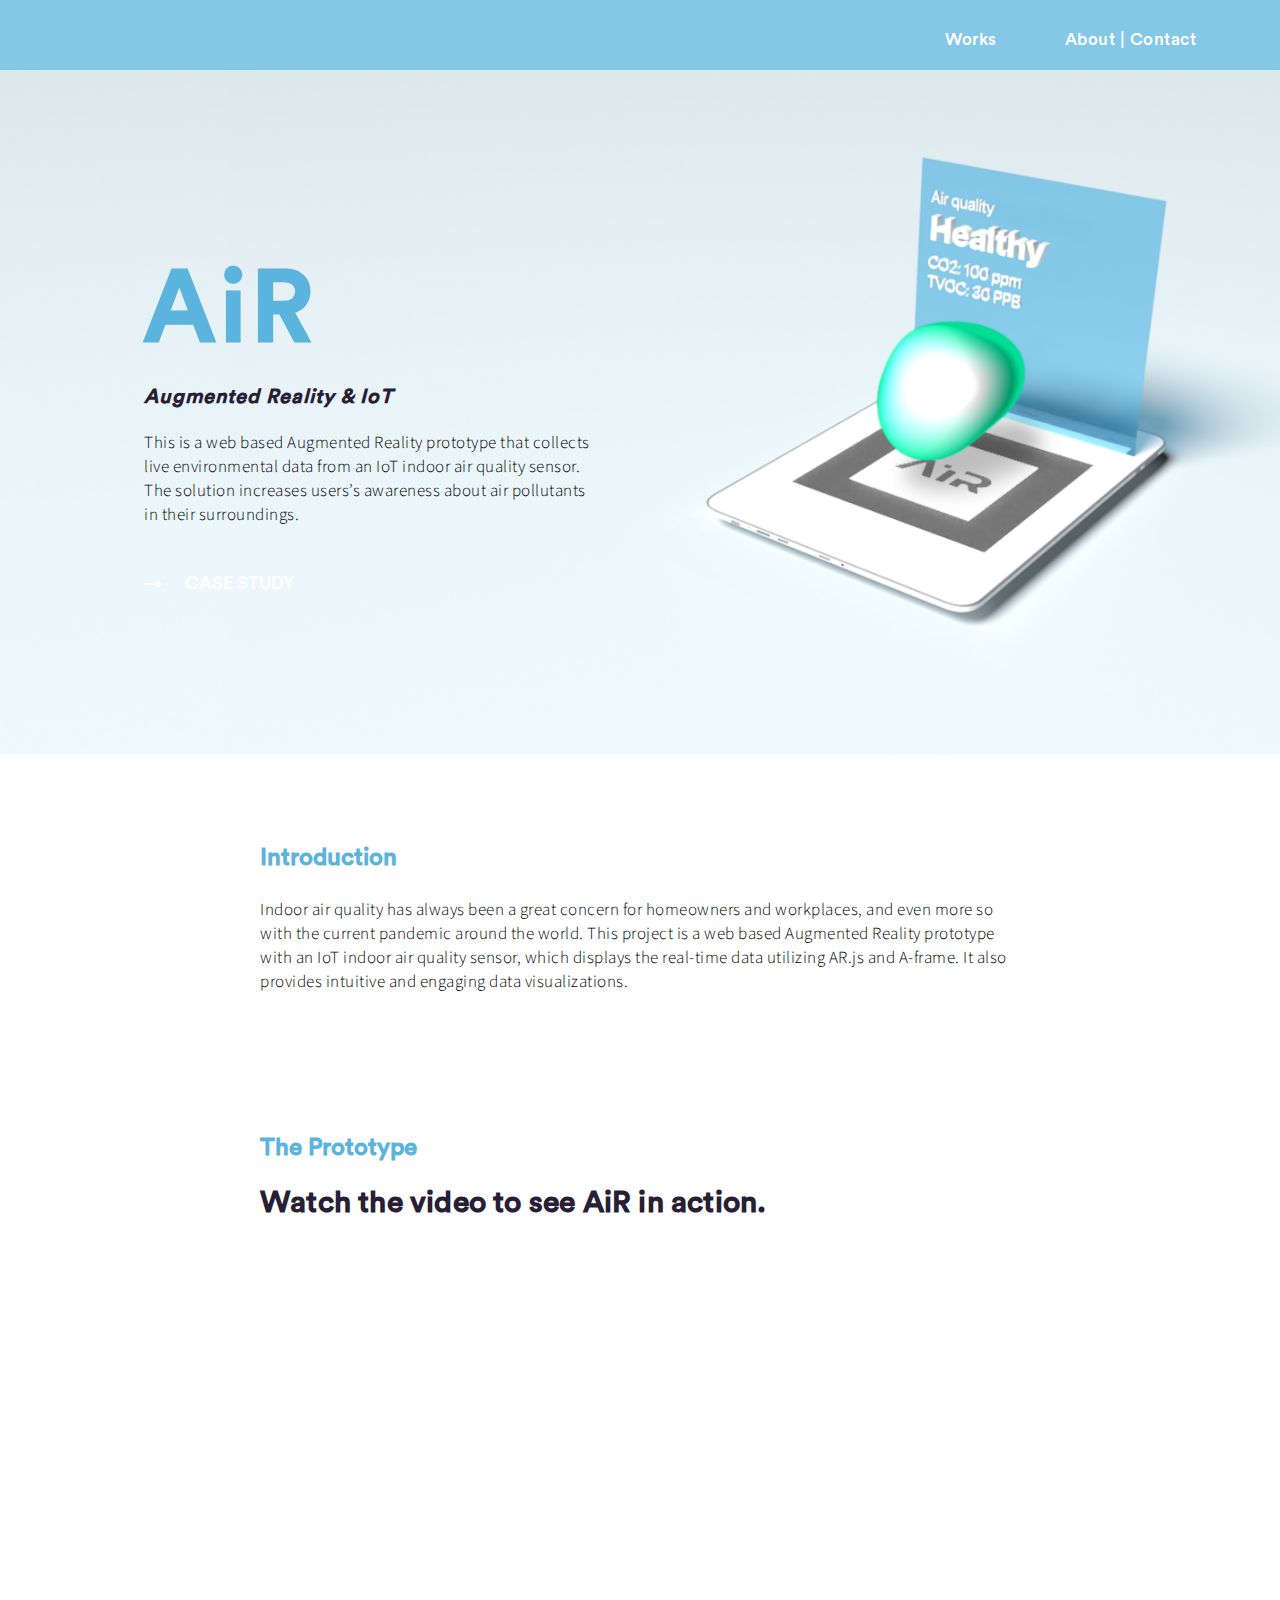
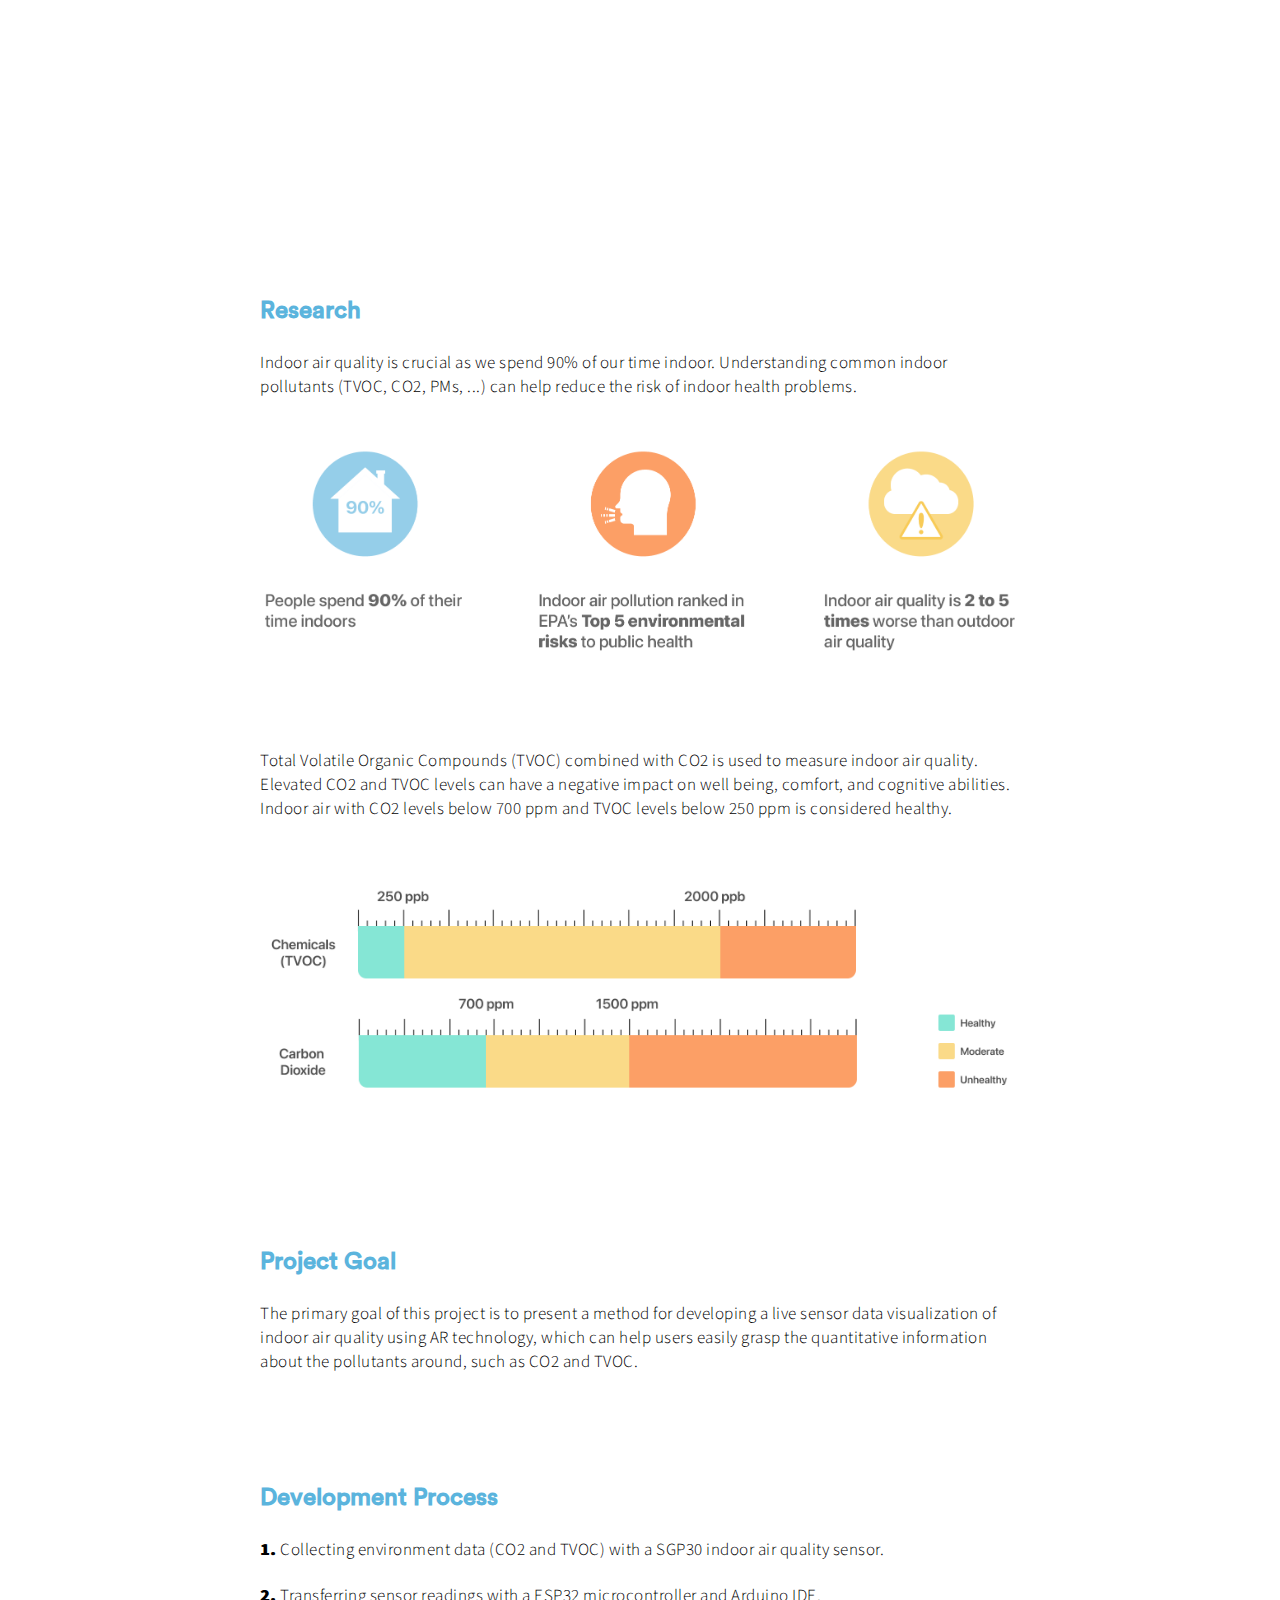
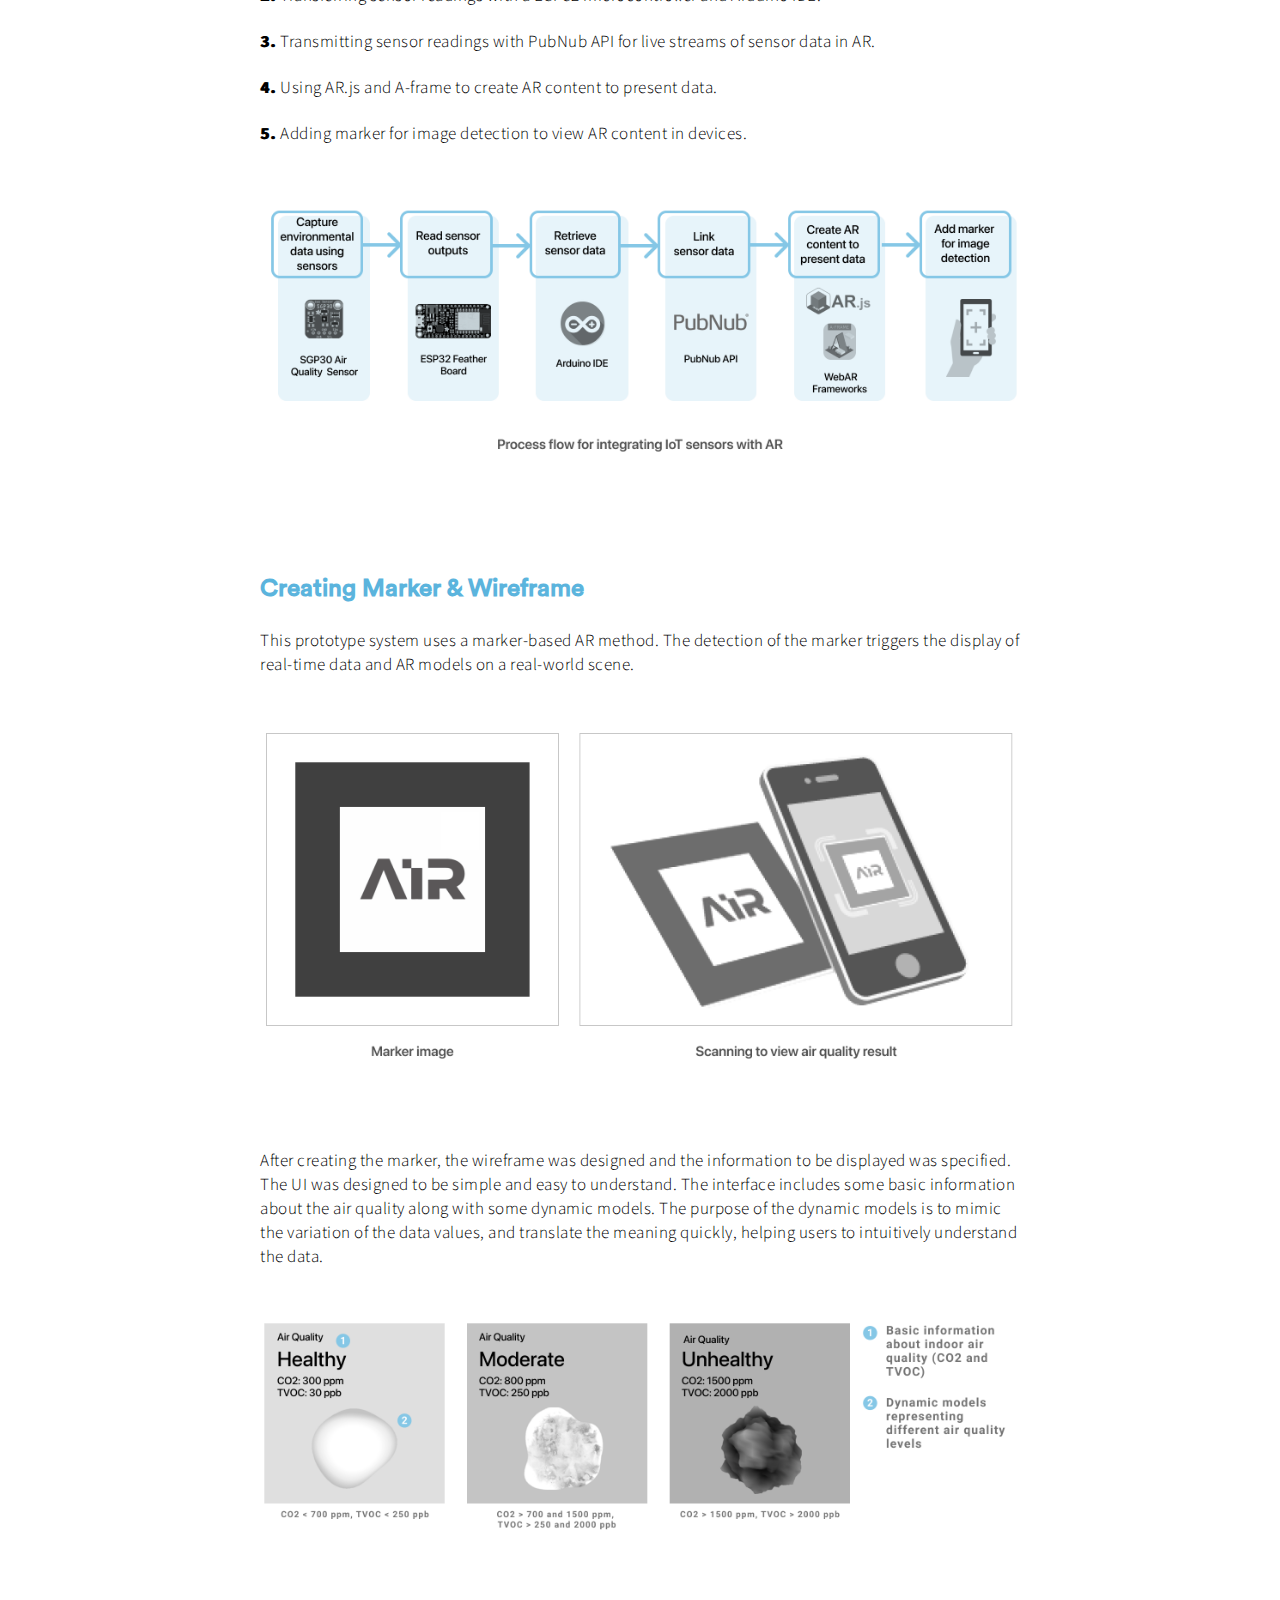
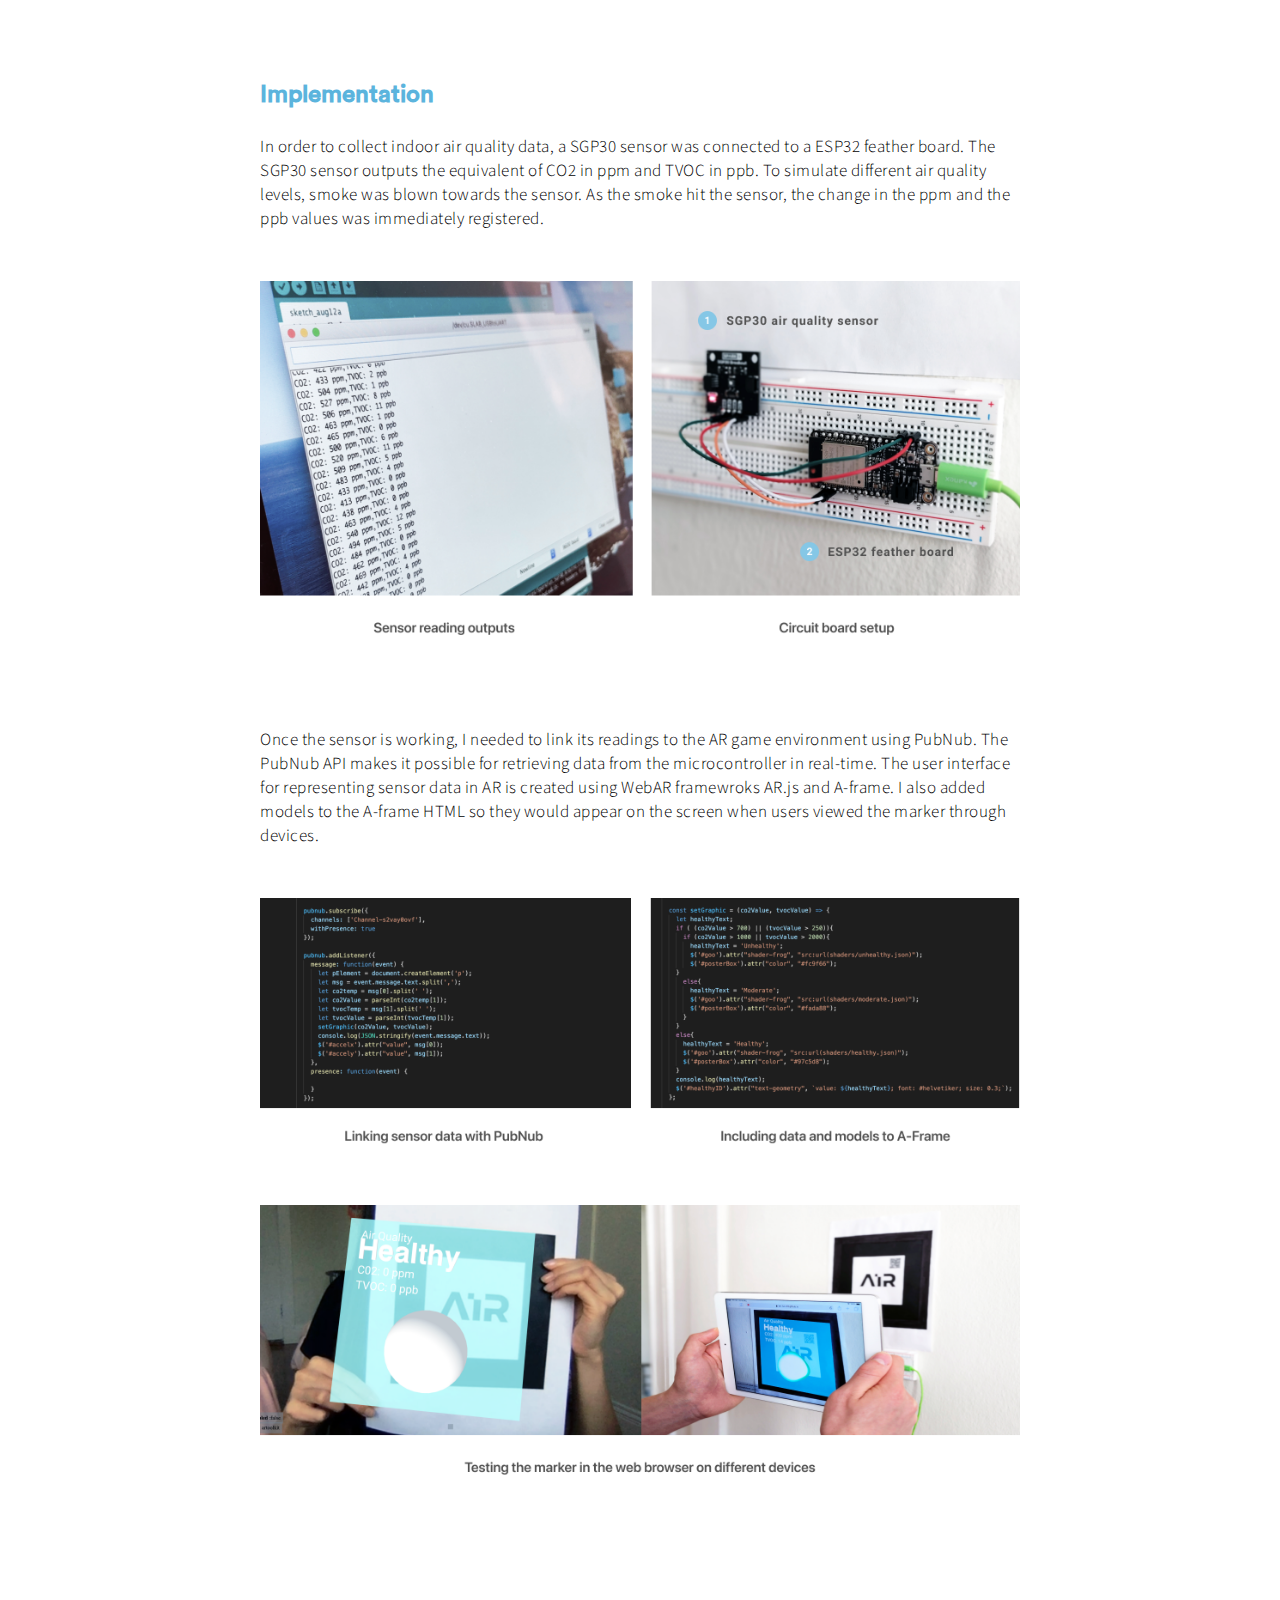
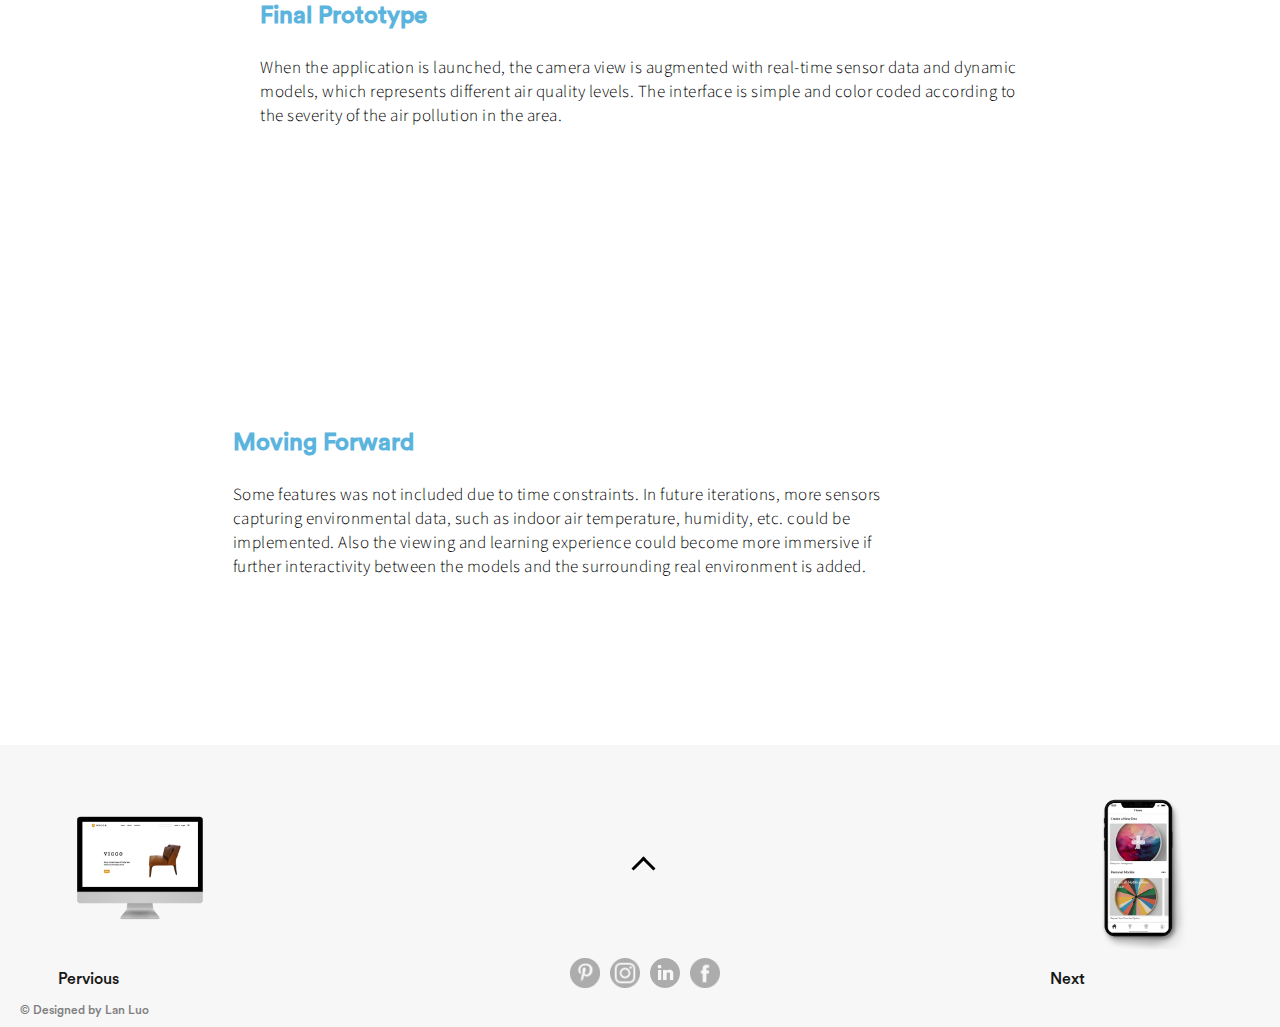
==== AiR.html @ d4ffbbb2 "upload" ====
<!DOCTYPE html>
<html lang="en">
<head>
	<meta charset="UTF-8">
	<title>Lan Luo - UI/UX designer</title>

	<meta name="viewport" content="width=device-width, initial-scale=1">
	<meta name="author" content="Alvaro Trigo Lopez" />
	<meta name="description" content="fullPage very simple demo." />
	<meta name="keywords"  content="fullpage,jquery,demo,simple" />
	<meta name="Resource-type" content="Document" />
	<link href="https://fonts.googleapis.com/css?family=Source+Sans+Pro:300" rel="stylesheet">
	<link rel="stylesheet" type="text/css" href="lib/fullpage.css" />
	<link rel="stylesheet" type="text/css" href="css/main.css" />
	<link rel="stylesheet" type="text/css" href="css/grid.css" />
	<link rel="stylesheet" type="text/css" href="css/index.css" />
	<link rel="stylesheet" href="https://use.fontawesome.com/releases/v5.5.0/css/all.css" integrity="sha384-B4dIYHKNBt8Bc12p+WXckhzcICo0wtJAoU8YZTY5qE0Id1GSseTk6S+L3BlXeVIU" crossorigin="anonymous">
	<script src="https://ajax.googleapis.com/ajax/libs/jquery/3.3.1/jquery.min.js"></script>
	<script src="js/main.js"></script>
	
</head>
<body>
		<div id="header" style="background-color:#85c7e6;">
			<header class="container">
				<nav class="nav flex-container">
					<div class="logo col-lg-2">
						<a href="index.html"class="img"><img src="imgs/logo.png" alt=""></a>
					</div>
					<ul class="flex-container">
						<li class="main-nav"><a href="index.html#secondPage">Works</a></li>
						<li class="main-nav"><a href="contact.html" >About | Contact</a></li>
						<li><span class="burger" id="burger" style="font-size:28px;cursor:pointer" onclick="openNav()"><i class="fas fa-bars"></i></span></li>
					</ul>
					<div id="myNav" class="overlay">
						<a href="javascript:void(0)" class="closebtn" onclick="closeNav()">&times;</a>
						  <div class="overlay-content">
							<a href="spotart.html">Spot Art</a>
							<a href="spotart.html">FestShare</a>
							<a href="spotart.html">VR Exploring</a>
							<a href="AiR.html">AiR</a>
							<a href="theDryGarden.html">The Dry Garden</a>
							<a href="spotart.html">Birding</a>
							<a href="contact.html">Contact</a>
						  </div>
					</div>
				</nav>
			</header>
		</div>

        <div id="section5">
			<div class="bj" style="background-image: url('imgs/pan/air_hero2.png'); background-repeat: no-repeat;
			background-size: cover;" >
				<div class="container grid" >
					<div class="row gutters flex wrap first">

						<div class="col-lg-5 col-sm-12 content ">
							<h1 class="colon pandora" style="margin:0 0 0 0; color:#5bb4dd;" >AiR</h1>
							<h2 class="detail-h2" style=" color: dark black; ">Augmented Reality & IoT</h2>
							<p class="white" style=" color: black; ">This is a web based Augmented Reality prototype that collects live environmental data from an IoT indoor air quality sensor. The solution increases users’s awareness about air pollutants in their surroundings.</p>
							<!-- <p>Email:luolan0614@gmail.com</p> -->
							
							<div class="button color">
								<a  class="white" href="https://drive.google.com/open?id=1s5O8ebCB-FI8ak6xtpMXlV7-chV8ZX46">&rarr;&ensp;&ensp; CASE STUDY
								</a>
							</div>
						</div>
						<div class="col-lg-7 col-sm-12 sm-img">
							<div class="img"><img src="imgs/blocker/blocker-landing.png" alt="">
							</div>
						</div>
					</div>	
				</div>	
			</div>

	

			

			<div class="">
				<div class="container grid">
					<div class="title">
						<div>
							<h2 class="left pandora">Introduction</h2>
							<p class="">Indoor air quality has always been a great concern for homeowners and workplaces, and even more so with the current pandemic around the world. This project is a web based Augmented Reality prototype with an IoT indoor air quality sensor, which displays the real-time data utilizing AR.js and A-frame. It also provides intuitive and engaging data visualizations.</p>
						</div>	
					</div>
					
				</div>
			</div>

			<div class="myContent video">
				<div class="container">
					<div class="">
						<div class="title">
							<h2 class="left pandora">The Prototype</h2>
							<h3 class="big left">Watch the video to see AiR in action.</h3>
							<div class="top-space ">
								 <iframe class="iframevideo" width="100%" height="auto" src="https://youtu.be/xfQV803OhQM" frameborder="0" allow="accelerometer; autoplay; encrypted-media; gyroscope" allowfullscreen></iframe>
							</div>
						</div>

					</div>				
				</div>
			</div>

			<div class="">
				<div class="container grid">
					<div class="">
						<div class="title">
							<h2 class="left pandora">Research</h2>
							<p class="">Indoor air quality is crucial as we spend 90% of our time indoor. Understanding common indoor pollutants (TVOC, CO2, PMs, ...) can help reduce the risk of indoor health problems.</p>
							<div class="top-space">
								<img class="big-img" src="imgs/pan/research2.png" alt="">
							</div>


							<p class="">Total Volatile Organic Compounds (TVOC) combined with CO2 is used to measure indoor air quality. Elevated CO2 and TVOC levels can have a negative impact on well being, comfort, and cognitive abilities. Indoor air with CO2 levels below 700 ppm and TVOC levels below 250 ppm is considered healthy.							</p>
							<div class="top-space">
								<img class="big-img" src="imgs/pan/research3.png" alt="">
							</div>

						</div>
					
					</div>
				</div>
			</div>

			<div class="">
				<div class="container grid">
					<div class="">
						<div class="title">
							<h2 class="left pandora">Project Goal</h2>
							<p class="">The primary goal of this project is to present a method for developing a live sensor data visualization of indoor air quality using AR technology, which can help users easily grasp the quantitative information about the pollutants around, such as CO2 and TVOC.</p>
						</div>
					
					</div>
				</div>
			</div>


			<div class="">
				<div class="container grid">
					<div class="">
						<div class="title">
							<h2 class="left pandora">Development Process</h2>
							<p class="left"><strong class="thicker">1. </strong> Collecting environment data (CO2 and TVOC) with a SGP30 indoor air quality sensor.</p>
							<p class="left"><strong class="thicker">2. </strong> Transferring sensor readings with a ESP32 microcontroller and Arduino IDE.</p>
							<p class="left"><strong class="thicker">3. </strong> Transmitting sensor readings with PubNub API for live streams of sensor data in AR.</p>
							<p class="left"><strong class="thicker">4. </strong> Using AR.js and A-frame to create AR content to present data.</p>
							<p class="left"><strong class="thicker">5. </strong> Adding marker for image detection to view AR content in devices.</p>
							<div class="top-space">
								<img class="big-img" src="imgs/pan/process_flow.png" alt="">
							</div>



					</div>
				</div>
			</div>

			<div class="">
				<div class="container grid">
					<div class="">
						<div class="title">
							<h2 class="left pandora">Creating Marker & Wireframe</h2>

							<p class="">This prototype system uses a marker-based AR method. The detection of the marker triggers the display of real-time data and AR models on a real-world scene.</p>
							<div class="top-space">
								<img class="big-img" src="imgs/pan/scan-marker.png" alt="">
							</div>

							<p class="">After creating the marker, the wireframe was designed and the information to be displayed was specified. The UI was designed to be simple and easy to understand. The interface includes some basic information about the air quality along with some dynamic models. The purpose of the dynamic models is to mimic the variation of the data values, and translate the meaning quickly, helping users to intuitively understand the data.</p>
							<div class="top-space">
								<img class="big-img" src="imgs/pan/wireframe.png" alt="">
							</div>


					</div>
				</div>
			</div>

			<div class="pan">
				<div class="container">
					<div class="">
						<div class="title">
							<h2 class="left pandora">Implementation</h2>
							<p class=>In order to collect indoor air quality data, a SGP30 sensor was connected to a ESP32 feather board. The SGP30 sensor outputs the equivalent of CO2 in ppm and TVOC in ppb. To simulate different air quality levels, smoke was blown towards the sensor. As the smoke hit the sensor, the change in the ppm and the ppb values was immediately registered.</p>
							<div class="top-space">
								<img class="big-img" src="imgs/pan/iot.png" alt="">
							</div>

							<p class=>Once the sensor is working, I needed to link its readings to the AR game environment using PubNub. The PubNub API makes it possible for retrieving data from the microcontroller in real-time. The user interface for representing sensor data in AR is created using WebAR framewroks AR.js and A-frame. I also added models to the A-frame HTML so they would appear on the screen when users viewed the marker through devices.</p>
							<div class="top-space">
								<img class="big-img" src="imgs/pan/code.png" alt="">
							</div>

							<div class="top-space">
								<img class="big-img" src="imgs/pan/marker.png" alt="">
							</div>
							
						</div>
					</div>
				</div>
			</div>	



			<div class="myContent">
				<div class="container">
					<div class="">
						<div class="title">
							<h2 class="pandora left">Final Prototype</h2>
							<p class="left" style="line-height:24px">
								When the application is launched, the camera view is augmented with real-time sensor data and dynamic models, which represents different air quality levels. The interface is simple and color coded according to the severity of the air pollution in the area.</p>
						</div>
						<div class="grid">

                            <div class="row gutters flex mid">
								<div class="col-lg-12">
									<div class="img-box">
										<img style="max-width:450px;" class="big-img" src="imgs/pan/final.gif" alt="">
									</div>
								</div>

							<div class="row gutters flex mid">
								<div class="col-lg-4">
									<div class="img-box">
										<img class="big-img" src="imgs/pan/healthy.gif" alt="">
									</div>
								</div>
								<div class="col-lg-4">
									<div class="img-box">
										<img class="big-img" src="imgs/pan/moderate.gif" alt="">
									</div>
								</div>
								<div class="col-lg-4">
									<div class="img-box">
										<img class="big-img" src="imgs/pan/unhealthy.gif" alt="">
									</div>
								</div>
				
								<div class="title">
									<h2 class="pandora left">Moving Forward</h2>
									<p class="left" style="line-height:24px">Some features was not included due to time constraints. In future iterations, more sensors capturing environmental data, such as indoor air temperature, humidity, etc. could be implemented. 
										Also the viewing and learning experience could become more immersive if further interactivity between the models and the surrounding real environment is added. </p>
								</div>
							</div>	
						</div>
				

					</div>
						
				
					
					
				</div>
			</div>		
		</div>

		<div class="bj-footer">
			<div class="container grid flex-nor">

					<div class="button-box ">
				
							<img class="big-img show" src="imgs/decor-cover.png" alt="">
							<a href="decor.html" class="left"><i class="fas fa-arrow-left"></i>&ensp;Pervious</a>
			
					</div>
					<div class="social flex row show">
						<a href=""><div class="scrollTop"></div></a>
						<a href="https://www.pinterest.com"><img src="icon/icon-pin.png" alt=""></a>
						<a href="hhttps://www.instagram.com"><img src="icon/icon-ins.png" alt=""></i></a>
						<a href="https://www.linkedin.com"><img src="icon/icon-lin.png" alt=""></a>
						<a href="https://www.facebook.com"><img src="icon/icon-f.png" alt=""></a>
					</div>
					<div class="button-box ">
						
							<img class="big-img show" src="imgs/block-cover.png" alt="">
							<a href="blocker.html" class="right">Next &ensp;<i class="fas fa-arrow-right"></i></a>
					
					</div>
			</div>
		</div>
		<div class="bj-footer ">
			<div class="container visiable hidden">
				<div class="social flex row ">
					<a href="https://www.pinterest.com"><img src="icon/icon-pin.png" alt=""></a>
					<a href="https://www.instagram.com"><img src="icon/icon-ins.png" alt=""></i></a>
					<a href="https://www.linkedin.com"><img src="icon/icon-lin.png" alt=""></a>
					<a href="https://www.facebook.com"><img src="icon/icon-f.png" alt=""></a>
				</div>
			</div>
			<a class="copy">© Designed by Lan Luo</a>
		</div>



	<script type="text/javascript" src="lib/fullpage.js"></script>
	<!-- <script type="text/javascript" src="lib/examples.js"></script> -->
	<script type="text/javascript" src="lib/scrolloverflow.js"></script>
	<script type="text/javascript">
    var myFullpage = new fullpage('#fullpage', {
        anchors: ['firstPage'],
        sectionsColor: ['white'],
        autoScrolling: false,
        css3: true,
        fitToSection: false
    });
</script>

</body>
</html>
---- lib/fullpage.css ----
/*!
 * fullPage 3.0.3
 * https://github.com/alvarotrigo/fullPage.js
 *
 * @license GPLv3 for open source use only
 * or Fullpage Commercial License for commercial use
 * http://alvarotrigo.com/fullPage/pricing/
 *
 * Copyright (C) 2018 http://alvarotrigo.com/fullPage - A project by Alvaro Trigo
 */
html.fp-enabled,
.fp-enabled body {
    margin: 0;
    padding: 0;
    overflow:hidden;

    /*Avoid flicker on slides transitions for mobile phones #336 */
    -webkit-tap-highlight-color: rgba(0,0,0,0);
}
.fp-section {
    position: relative;
    -webkit-box-sizing: border-box; /* Safari<=5 Android<=3 */
    -moz-box-sizing: border-box; /* <=28 */
    box-sizing: border-box;
}
.fp-slide {
    float: left;
}
.fp-slide, .fp-slidesContainer {
    height: 100%;
    display: block;
}
.fp-slides {
    z-index:1;
    height: 100%;
    overflow: hidden;
    position: relative;
    -webkit-transition: all 0.3s ease-out; /* Safari<=6 Android<=4.3 */
    transition: all 0.3s ease-out;
}
.fp-section.fp-table, .fp-slide.fp-table {
    display: table;
    table-layout:fixed;
    width: 100%;
}
.fp-tableCell {
    display: table-cell;
    vertical-align: middle;
    width: 100%;
    height: 100%;
}
.fp-slidesContainer {
    float: left;
    position: relative;
}
.fp-controlArrow {
    -webkit-user-select: none; /* webkit (safari, chrome) browsers */
    -moz-user-select: none; /* mozilla browsers */
    -khtml-user-select: none; /* webkit (konqueror) browsers */
    -ms-user-select: none; /* IE10+ */
    position: absolute;
    z-index: 4;
    top: 50%;
    cursor: pointer;
    width: 0;
    height: 0;
    border-style: solid;
    margin-top: -38px;
    -webkit-transform: translate3d(0,0,0);
    -ms-transform: translate3d(0,0,0);
    transform: translate3d(0,0,0);
}
.fp-controlArrow.fp-prev {
    left: 15px;
    width: 0;
    border-width: 38.5px 34px 38.5px 0;
    border-color: transparent #fff transparent transparent;
}
.fp-controlArrow.fp-next {
    right: 15px;
    border-width: 38.5px 0 38.5px 34px;
    border-color: transparent transparent transparent #fff;
}
.fp-scrollable {
    overflow: hidden;
    position: relative;
}
.fp-scroller{
    overflow: hidden;
}
.iScrollIndicator{
    border: 0 !important;
}
.fp-notransition {
    -webkit-transition: none !important;
    transition: none !important;
}
#fp-nav {
    position: fixed;
    z-index: 100;
    margin-top: -32px;
    top: 50%;
    opacity: 1;
    -webkit-transform: translate3d(0,0,0);
}
#fp-nav.fp-right {
    right: 17px;
}
#fp-nav.fp-left {
    left: 17px;
}
.fp-slidesNav{
    position: absolute;
    z-index: 4;
    opacity: 1;
    -webkit-transform: translate3d(0,0,0);
    -ms-transform: translate3d(0,0,0);
    transform: translate3d(0,0,0);
    left: 0 !important;
    right: 0;
    margin: 0 auto !important;
}
.fp-slidesNav.fp-bottom {
    bottom: 17px;
}
.fp-slidesNav.fp-top {
    top: 17px;
}
#fp-nav ul,
.fp-slidesNav ul {
  margin: 0;
  padding: 0;
}
#fp-nav ul li,
.fp-slidesNav ul li {
    display: block;
    width: 14px;
    height: 13px;
    margin: 7px;
    position:relative;
}
.fp-slidesNav ul li {
    display: inline-block;
}
#fp-nav ul li a,
.fp-slidesNav ul li a {
    display: block;
    position: relative;
    z-index: 1;
    width: 100%;
    height: 100%;
    cursor: pointer;
    text-decoration: none;
}
#fp-nav ul li a.active span,
.fp-slidesNav ul li a.active span,
#fp-nav ul li:hover a.active span,
.fp-slidesNav ul li:hover a.active span{
    height: 12px;
    width: 12px;
    margin: -6px 0 0 -6px;
    border-radius: 100%;
 }
#fp-nav ul li a span,
.fp-slidesNav ul li a span {
    border-radius: 50%;
    position: absolute;
    z-index: 1;
    height: 4px;
    width: 4px;
    border: 0;
    background: #333;
    left: 50%;
    top: 50%;
    margin: -2px 0 0 -2px;
    -webkit-transition: all 0.1s ease-in-out;
    -moz-transition: all 0.1s ease-in-out;
    -o-transition: all 0.1s ease-in-out;
    transition: all 0.1s ease-in-out;
}
#fp-nav ul li:hover a span,
.fp-slidesNav ul li:hover a span{
    width: 10px;
    height: 10px;
    margin: -5px 0px 0px -5px;
}
#fp-nav ul li .fp-tooltip {
    position: absolute;
    top: -2px;
    color: #fff;
    font-size: 14px;
    font-family: arial, helvetica, sans-serif;
    white-space: nowrap;
    max-width: 220px;
    overflow: hidden;
    display: block;
    opacity: 0;
    width: 0;
    cursor: pointer;
}
#fp-nav ul li:hover .fp-tooltip,
#fp-nav.fp-show-active a.active + .fp-tooltip {
    -webkit-transition: opacity 0.2s ease-in;
    transition: opacity 0.2s ease-in;
    width: auto;
    opacity: 1;
}
#fp-nav ul li .fp-tooltip.fp-right {
    right: 20px;
}
#fp-nav ul li .fp-tooltip.fp-left {
    left: 20px;
}
.fp-auto-height.fp-section,
.fp-auto-height .fp-slide,
.fp-auto-height .fp-tableCell{
    height: auto !important;
}

.fp-responsive .fp-auto-height-responsive.fp-section,
.fp-responsive .fp-auto-height-responsive .fp-slide,
.fp-responsive .fp-auto-height-responsive .fp-tableCell {
    height: auto !important;
}

/*Only display content to screen readers*/
.fp-sr-only{
    position: absolute;
    width: 1px;
    height: 1px;
    padding: 0;
    overflow: hidden;
    clip: rect(0, 0, 0, 0);
    white-space: nowrap;
    border: 0;
}
---- css/main.css ----
.section{
		text-align:center;
	}


	/* Backgrounds will cover all the section
	* --------------------------------------- */
	.section{
		background-size: cover;
	}
	.slide{
		background-size: cover;
	}

	/* Defining each section background and styles
	* --------------------------------------- */
	#section0{
		/*background-image: url(../imgs/bg-1.jpg);*/
		height: 100%; 
		background-position: center;
	    background-repeat: no-repeat;
	    background-size: cover;
	
	}
	#section2{
		/*background-image: url(imgs/bg3.jpg);*/
		padding: 0 0 0 0;
	}
	#section3{
		/*background-image: url(imgs/bg4.jpg);*/
		padding: 4% 0 0 0;
	}
	#section3 h1{
		color: #000;
	}


	/*Adding background for the slides
	* --------------------------------------- */
/*	#slide1{
		background-image: url(imgs/bg2.jpg);
		padding: 3% 0 0 0;
	}
	#slide2{
		background-image: url(imgs/bg5.jpg);
		padding: 3% 0 0 0;
	}
*/

	/* Bottom menu
	* --------------------------------------- */
	#infoMenu li a {
		color: #fff;
	}
---- css/grid.css ----
.grid {
    overflow:hidden;
}
.row:after {
    display:table;
    content:"";
    clear:both;
}
/*.row.gutters {
    margin-top:-20px;
    margin-left:-10px;
    margin-right:-10px;
}*/

.flex-nor{
	display:flex;

	justify-content: space-between;
	flex-wrap: wrap;
}
.row.flex {
    display:flex;
	flex-wrap: wrap;
	align-items: center;
}
[class*='col-'] {
    float:left;
    text-align: center;
}
.gutters>[class*='col-'] {
    margin-top: 20px;
    
    margin-bottom: 20px;
}
.flex>[class*='col-'] {
	float:none;
    flex:1 1 auto;
}


/* Phone Size */
.col-sm-1 {
	width:calc((1/12) * 100%);
}
.col-sm-2 {
	width:calc((2/12) * 100%);
}
.col-sm-3 {
	width:25%;
}
.col-sm-4 {
	width:calc((4/12) * 100%);
}
.col-sm-5 {
	width:calc((5/12) * 100%);
}
.col-sm-6 {
	width:50%;
}
.col-sm-7 {
	width:calc((7/12) * 100%);
}
.col-sm-8 {
	width:calc((8/12) * 100%);
}
.col-sm-9 {
	width:75%;
}
.col-sm-10 {
	width:calc((10/12) * 100%);
}
.col-sm-11 {
	width:calc((11/12) * 100%);
}
.col-sm-12 {
	width:100%;
}


.col-sm-fif {
	width:20%;
}
.col-sm-twofif {
	width:40%;
}



.col-sm-side {
	width:200px;
}
.col-sm-main {
	width:calc(100% - 200px);
}


/* Tablet Size */
@media (min-width:600px) {

	.col-md-1 {
		width:calc((1/12) * 100%);
	}
	.col-md-2 {
		width:calc((2/12) * 100%);
	}
	.col-md-3 {
		width:25%;
	}
	.col-md-4 {
		width:calc((4/12) * 100%);
	}
	.col-md-5 {
		width:calc((5/12) * 100%);
	}
	.col-md-6 {
		width:50%;
	}
	.col-md-7 {
		width:calc((7/12) * 100%);
	}
	.col-md-8 {
		width:calc((8/12) * 100%);
	}
	.col-md-9 {
		width:75%;
	}
	.col-md-10 {
		width:calc((10/12) * 100%);
	}
	.col-md-11 {
		width:calc((11/12) * 100%);
	}
	.col-md-12 {
		width:100%;
	}

/*	.gutters>[class*='col-'] {
    margin-top: 0px;
    
*/
/*}*/
}



/* Desktop Size */
@media (min-width:800px) {

	.col-lg-1 {
		width:calc((1/12) * 100%);
	}
	.col-lg-2 {
		width:calc((2/12) * 100%);
	}
	.col-lg-3 {
		width:25%;
	}
	.col-lg-4 {
		width:calc((4/12) * 100%);
	}
	.col-lg-5 {
		width:calc((5/12) * 100%);
	}
	.col-lg-6 {
		width:50%;
	}
	.col-lg-7 {
		width:calc((7/12) * 100%);
	}
	.col-lg-8 {
		width:calc((8/12) * 100%);
	}
	.col-lg-9 {
		width:75%;
	}
	.col-lg-10 {
		width:calc((10/12) * 100%);
	}
	.col-lg-11 {
		width:calc((11/12) * 100%);
	}
	.col-lg-12 {
		width:100%;
	}
}
---- css/index.css ----
@font-face {
	font-family: "CircularStd-Black";
	font-family: "Akkurat-Light";
	font-family: "CircularStd-BookItalic";
	font-family: "CircularStd-Medium";
	src: url('../fonts/CircularStd-Black.otf');
	src: url('../fonts/CircularStd-BookItalic.otf');
	src: url('../fonts/Akkurat-Light.ttf');
	src: url('../fonts/CircularStd-Medium.otf');

}
body {
	margin:0;
	padding:0;

}


::-webkit-scrollbar { 
    display: none; 
}
h1, h2, h3, h4 {   
    font-family: 'CircularStd-Black', 'CircularStd-Medium', sans-serif;
    color:#281E35;
}

.button a {
	font-family: 'CircularStd-Black', 'CircularStd-Medium', sans-serif;
	color:#281E35;
	text-align: left;
	font-size: 18px;
}
h1 {
	font-size: 100px;
	letter-spacing: 20px;
}
h1.foodie {
	color:white;
	letter-spacing: 5px;

}
h1.blocker {
	color:white;
	letter-spacing: 0;

}

h1.weee {
	letter-spacing: 5px;
}

h1.decor {
	letter-spacing: 5px;
	font-size: 70px;
}

h1.pandora {
	letter-spacing: 5px;
}

h2 {
	font-size: 24px;
	letter-spacing: 0.6;
	/* text-align: center; */
/*	text-decoration: underline;
	text-underline-position:*/
}
h2.big {
	font-size: 40px;
}
h3 {
	font-size: 20px;
	letter-spacing: 0.2px;
	text-align: center;
	margin-bottom:10px;
	margin-top: 10px;
}
h3.big {
	font-size: 30px;
	line-height: 40px;
}

 h4 {
 	font-size: 18px;

 }


p, li {
	font-family: 'Akkurat-Light', 'Source Sans Pro', sans-serif;
	font-size: 17px;
	letter-spacing: 0.5px;
	line-height: 24px;
	font-weight: 300;
	
}
h2.under-img {
	margin-bottom: 5px;
	margin-top:0;
	font-size: 32px;

}
p.under-img {
	font-family: 'CircularStd-Medium'; 
	font-size:19px;
	letter-spacing: 0;
}
p.two-col {
	padding-left: 7px;
	padding-right: 7px;
}
a {
	display:block;
	overflow: auto;
	color:black;
	text-decoration: none;
	color:white;
}

.social a {
	color:black;
	font-size: 28px;
	margin:0 5px;
	line-height: 28px;
}

.button-box a {
	color:black;
	line-height: 28px;
	opacity: 0.9;
}
.button-box a:hover {

	opacity: 0.6;

}

a.copy {
	margin: 0 0 0 0; 
	text-align: center; 
	color:gray;
	font-size: 12px;
}

ul {
	margin:0;
	padding:0;

}
li {
	list-style: none;
}
h2.left, h3.left, p.left, h4.left {
	text-align: left;
}


h2.foodie {
	color:#006442;
}
h2.blocker {
	color:#ff7b54;

}

h2.pandora {
	color:#5bb4dd;
}
 h2.okios {
 	color:#3E6DB7;
 }
 h2.decor {
 	color:#85CBCD;
 }

h2.task-p {
	text-align: center;
	margin-bottom: 50px;
	margin-top: 0;
	padding:0 30%;
}

h4.small {

	margin-bottom: 0;
}
.nav li a {
	text-decoration: none;
	margin:0 2em;
}

.button {
	margin-top:10%;
}

.button a:hover {
	margin-left:20px;
	transition: 0.5s;
	color:black;
}

.icon img {
	width:60px;
}



.button h3 {
	color:#C8483E;

}
.hidden {
	display:none;
}
.container {
	max-width:1180px;
	margin-right:auto;
	margin-left:auto;
	padding-left: 20px;
	padding-right: 20px;
}
.flex-container {
	display:flex;
	justify-content: space-between;
	align-items: center;
	height:50px;
}

.wrap {
	padding:0 0 0 8%;
}


.right {
	text-align: right;
}
.left {
	text-align: left;
}

.logo img {
	width:40px;
	float:left;
}

img.gif {
	max-width:450px;
	width:100%;
}

#burger {
	text-align: right;
}

.thicker {
	color:#000000;    
	text-shadow: 1px 0 #000000;
	letter-spacing:1px;
	font-weight:bold;
}

/*This is burger menu*/
.overlay {
    height: 0%;
    width: 100%;
    position: fixed;
    z-index: 1;
    top: 0;
    left: 0;
    background-color: rgb(0,0,0);
    background-color: rgba(0,0,0, 0.9);
    overflow-y: hidden;
    transition: 0.5s;
}

.overlay-content {
    position: relative;
    top: 25%;
    width: 100%;
    text-align: center;
    margin-top: 30px;
}

.overlay a {
    padding: 8px;
    text-decoration: none;
    font-size: 24px;
    color: #818181;
    display: block;
    transition: 0.3s;
}

.overlay a:hover, .overlay a:focus {
    color: #f1f1f1;
}

.overlay .closebtn {
    position: absolute;
    top: 20px;
    right: 45px;
    font-size: 32px;
}

.top-space {
	margin-top: 50px;
}
.bottom-space {
	margin-bottom: 20px;
}
.bottom-line {
	border-bottom: 1px solid lightgray;
}
#burger {
	display:none;
}



.row.flex.social {
	align-items: flex-end;
	justify-content: center;
}


.competitors li {
	list-style: initial;
	text-align: left;
}

/*header*/


#header{
	position:fixed;
	top:0;
	/*background-color: white;*/
	height: 50px;
	display:block;
	width: 100%;
	z-index:9;
	text-align:center;
	color: #2b2b2b;
	padding: 15px 0 5px 0;
	transition: 0.5s;
	/*box-shadow: 0 2px 4px 0 rgba(0,0,0,.1);*/

	  /*left: 50%;
	  transform: translate(0, -50%);
	  -ms-transform: translate(0 -50%);*/
}
#header.active{
	top:-100px;
}

#header .nav li a:hover {
	opacity: 0.5;

}

#footer{
	/*position:absolute;
	bottom:0px;
	left:50%;
	transition: translate(0, -50%);*/
	text-align: center;
	height:50px;

}

.title {
	max-width:760px;
	margin-right: auto;
	margin-left: auto;
	margin-bottom: 20px;
	padding-right: 5%;
	padding-left: 5%;
}
.box-space {
	margin-top: 100px;
}

.big-img {
	width:100%;
}

.footage {
	padding:0 1%;
	width:95%;
}
/*section1*/

#section0 h2, a {
	font-family: 'CircularStd-Medium';
}
#section0 h2 {
	font-size: 68px;
	margin-bottom: 20px;
}
#section0 p {
	font-size: 38px;
	margin-top: 0;
	line-height: 40px;
}
#section0 .logo {
	position:absolute;
	width:95%;
	top:50%;
	left:50%;
	transform: translate(-50%, -50%);
}

#section0 .hint {
	position:absolute;
	top:80%;
	left:50%;
	transform: translate(-50%, -50%);
}

#section0 .scroll-down {
	font-size: 40px;

}

/*section2*/

#section2 .box {

	display: inline-block;
	 overflow: hidden !important;


}


#section2 p.under-img {
	margin-bottom: 5px;
	margin-top: 0px;
}
#section2 p.color {
	color:#C8483E;
}
#section2 .project-item img {
	position:absolute;
	transition: 0.5s ease-in-out;
	width:100%;
	max-width:600px;
	min-width: 400px;
	top:43%;
	left:50%;
	transform: translate(-50%, -50%);


}

#section2 h1, #section2 h2, #section2 p {

	text-align: left;
}



/*#section2 .front {
  position: absolute;
  transition: .5s ease;
  width:100%;
  height:100%;
  opacity: 0;
  top: 50%;
  left: 50%;
  transform: translate(-50%, -50%);
  -ms-transform: translate(-50%, -50%);
  text-align: center;
  background-color: black;
}
#section2 .front p {
	position: absolute;
	top: 30%;
	font-size: 16px;
	color:white;
	margin:0 1.5em;
}*/

#section2 .project-item {
	margin:0 10px;
	padding:0 0 10px 0;
	transition: .15s ;
	position:relative;
	margin-bottom: 100px;
	
}

.project1 {
	margin-bottom: 100px;
}

/*#section2 .project-item:hover {

	box-shadow: 0 3px 3px -2px rgba(0,0,0,.2), 
	0 3px 4px 0 rgba(0,0,0,.14), 
	0 1px 8px 0 rgba(0,0,0,.12);

}*/

#section2 .project-item:hover img {


	top:41%;
	left:50%;


}


/*#section2 .project-item:hover img {
	transform: scale(1.03);
}*/

/*#section2 .project-item:hover img {
  opacity: 0.1;
}*/

/*#section2 .project-item:hover .front {
  opacity: 0.9;
}*/
.footer {
	margin-top: 4%;
}


/*section3*/

#section3 img{
	max-width:300px;
	width:100%;
}

#section3 h2, #section3 p, #section3 .button a {

	text-align: left;
}
#section3 {
	margin-top:12vh;

}

#section3 .content h2, #section3 .content p. #section .portrait .img {
	padding:0 100px;
}

#section3 p {
	margin-top: 0;
}

#section3 h2 {
	margin-bottom: 30px;
}


#section3 .content p, #section3 .content h2, #section3 .content a {
	padding-left:50px;
	padding-right:50px;
}

#section4 .row.flex {
	align-items: initial;
}
#section4  {
	margin-top:15vh;
	width:100%;
	height:75vh;
}

#section4 .nav ul {
	margin-left:100px;
}
#section4 .nav a {
	font-size: 30px;
	letter-spacing: 0.5px;
	text-align: left;
}
/*#section4 .nav a:hover {
	color:#C8483E;
}*/
#section4 .nav {
	margin-top:50px;
}
#section4 .nav a {
	color:#a1a1a1;
}
#section4 .info {
	position:relative;
	display:inline-block;
	margin-top:150px;
}

#section4 .info .para {
	position:absolute;
	top:50%;
	left:50%;

}

#section4 .img {
	text-align: left;
}
#section4 img {
	max-width:450px;
	width:100%;

/*	width:100%;*/

}

#section4 h4, #section4 p {
	text-align: left;
	padding-right:100px;
}
#section4 a {
	display:inline;
}

#section4 li {
	text-align: left;
	margin:20px 0;
}

#section4 .nav .no3  {
	color:#C8483E;
}




/*This is section5*/



#section5 .bj {
	background-repeat: no-repeat;
    background-size: auto;
}
#section5 .container {
	padding-top:30px;
	padding-bottom:0px;
}

#section5 .wrap.first {
	margin-top:60px;


}

#section5 .sm-img .img img {
	padding:0 0 0 10%;
}

#section5 h1, #section5 h2.detail-h2 , #section5 p, #section5 a, .myContent a, #section5 h4 {

	text-align: left;
}



 #section5 .content h2{
 	font-style: italic;
 	font-size:20px;
 	letter-spacing: 1px;

 }

 #section5 h2 {
	margin-bottom: 20px;
	margin-top:60px;

}

#section5 .img img {
	max-width:600px;
}

#section5 .sm img {
	max-width:250px;
	width:100%;	
}

#section5 .md  {
	overflow:hidden;
}
#section5 .md img{
	max-width:400px;
	width:100%;	
	padding:0 25px;

	
}
#section5 h2.detail-h2 {
	margin:15px 0 15px 0;
}

#section5 .part h2.detail-h2, #section5 .part p {
	padding-left:80px;
	padding-right:80px;
	margin-top:0;
	margin-bottom: 10px;
}
#section5 .part p {
	padding-bottom: 30px;
}


/*#section5 h4.task-h4{
	color:#C8483E;


}*/

#section5 .white {
	color:white;
}

#section5 .persona-p {

/*	margin-bottom: 10px;
	margin-top: 0;*/

}

#section5 .part h2.detail-h2 {
	margin-top:20px;
}
#section5 .img img.media-img {
	margin-top:20px;
	max-width: 420px;

}
#section5 .img img.small-img {
	margin-top:20px;
	max-width: 200px;

}

#section5 .form {
	margin:0;
}
#section5 .form h4{
	margin-top:0;
	margin-bottom:0px;
	line-height:24px;
	padding-left:25px;
	padding-right:25px;
}

#section5 p {
	padding-top:5px;
}
#section5 .up p {
	padding:5px 25px;
}

#section5 .row.flex.up {
	align-items: flex-start;

}

#section5 .task-flow .task-flow-content {
	margin:80px 0 0;
}
#section5 .task-flow p{
	font-size: 18px;
	text-align: center;
	max-width: 400px;
	margin-right:auto;
	margin-left: auto;
	padding:0 0 10px 0;

}






/*Section6*/



.myContent h2 {
	margin-bottom: 20px;
	margin-top: 50px;
}


.myContent .mid {
	padding:5%;


}

.myContent .mid p{
	margin:12px 0;

}

.myContent .final {
	margin-left:10%;
	margin-right:15%;
}

.myContent .final p, .myContent .final h3, .myContent .final h4{
	text-align: left;
}








/*This is footer in detail page*/

.bj-footer {
	padding:0 20px 10px 20px;
	background-color: #f7f7f7;
	position: relative;
}

.bj-footer.white {
	background-color: white;

}
.bj-footer .button-box img{
	max-width:180px;
	width:100%;
}
/*.bj-footer .button-box a {
	margin:10px 0;
}
*/



/*pandora  css*/

#section5 p.part-3 {
	padding:0 15px 20px 15px;
}

#section5 h3.part-3 {
	text-align: left;
	padding-left:15px;

}


img.wire {
    max-width:200px;
    width:100%;
    margin:0 15px;
    box-shadow: 0 2px 4px 0 rgba(0,0,0,.3);

}


.web-gif {
	box-shadow: 0 0 5px 0 rgba(0,0,0,.2);
	width: 70%;
	margin-top: 20px;
	margin-bottom: 100px;
	margin-left: auto;
	margin-right: auto;
	
}

/*.video {
	height:100%;
	width:100%;
}

.video iframe {
	height:40%;
}
*/




.iframevideo { width: 100%; height: 500px; }
@media only screen and (max-width:959px){
    .iframevideo { height: 450px; }
}
@media only screen and (max-width:767px){
    .iframevideo { height: 400px; }
}
@media only screen and (max-width:639px){
    .iframevideo { height: 350px; }
}
@media only screen and (max-width:479px){
    .iframevideo { height: 250px; }
}







.bj-footer .social img {
	width:30px;
	opacity: 0.3;
	transition: 0.15s;
}

.bj-footer .social img:hover{

	opacity: 0.8;
	
}

.bj-footer.contact1 {
	position:absolute;
	right: 0;
	bottom: 0;
	left: 0;
}

.bj-footer.contact2 {
	position:absolute;
	right: 0;
	bottom: -150px;
	left: 0;
}



/*#section5 .half {
	position:relative;
}

#section5  .half img {
	position: absolute;
	width:600px;
	top:30%;
	left:50%;
	transform: translate(-35%,-50%);
}
*/

















/*This is the fullPage css changed content.*/
.myContent {
	max-width:1140px;
	margin-right:auto;
	margin-left:auto;
	margin-top:30px;
	margin-bottom:30px;

}



.fp-controlArrow.fp-next {
    right: 30px;
border-width: 22px 0 22px 18px;
border-color: transparent transparent transparent lightgray;
}

.fp-controlArrow.fp-prev {
    left: 30px;
    width: 0;
    border-width: 22px 18px 22px 0;
    border-color: transparent lightgray transparent transparent;
}







#section0 .ele-r, #section0 .ele-b {
	max-width:180px;
	width:100%;

}

/* 


#a {

	width: 35px;
	height:35px;
	top:20%;
	left:30%;
	background-color:#C8483E;
	position:fixed;
	border-radius: 50%;
	border:3px solid #C8483E;
	box-shadow: 0 2px 4px 0 rgba(0,0,0,.1);
	    
}

#b {
	width: 50px;
	height:50px;
	top:60%;
	left:80%;
	background-color:#C8483E;
	position:fixed;
	border-radius: 50%;
	border:3px solid #C8483E;
	box-shadow: 0 2px 4px 0 rgba(0,0,0,.1);
    
}
#c {
	width: 40px;
	height:40px;
	top:35%;
	left:50%;
	background-color:#d4d4d4;
	position:fixed;
	border-radius: 50%;
	border:3px solid #d4d4d4;
	box-shadow: 0 2px 4px 0 rgba(0,0,0,.1);

    
}
#d {
	width: 45px;
	height:45px;
	top:70%;
	left:30%;
	background-color:#d4d4d4;
	position:fixed;
	border-radius: 50%;
	border:3px solid #d4d4d4;
	box-shadow: 0 2px 4px 0 rgba(0,0,0,.1);
    
} */



/*This is animation cssx*/


/* @media (max-width:1400px) {

	#section0 .ele-r, #section0 .ele-b {
	max-width:160px;

	}
	#a {

		width: 25px;
		height:25px;
		top:20%;
		left:30%;
		background-color:#C8483E;
		position:fixed;
		border-radius: 50%;
		border:3px solid #C8483E;
		box-shadow: 0 2px 4px 0 rgba(0,0,0,.1);
	    
	}

	#b {
		width: 40px;
		height:40px;
		top:60%;
		left:80%;
		background-color:#C8483E;
		position:fixed;
		border-radius: 50%;
		border:3px solid #C8483E;
		box-shadow: 0 2px 4px 0 rgba(0,0,0,.1);
	    
	}
	#c {
		width: 30px;
		height:30px;
		top:35%;
		left:50%;
		background-color:#d4d4d4;
		position:fixed;
		border-radius: 50%;
		border:3px solid #d4d4d4;
		box-shadow: 0 2px 4px 0 rgba(0,0,0,.1);
	    
	}
	#d {
		width: 35px;
		height:35px;
		top:70%;
		left:30%;
		background-color:#d4d4d4;
		position:fixed;
		border-radius: 50%;
		border:3px solid #d4d4d4;
		box-shadow: 0 2px 4px 0 rgba(0,0,0,.1);
	    
	} */

	#section0 h2 {
		font-size: 58px;
		margin-bottom: 20px;
	}

	#section0 p {
	font-size: 35px;
	margin-top: 0;
	line-height: 40px;
	}


	#section2 .project-item img {
	transition: 0.5s ease-in-out;
	width:100%;
	max-width:550px;

	}

	.box-space {
	margin-top: 450px;
}


} 
/*end 1400*/
@media (max-width:1200px)  {

	#section0 h2 {
		font-size: 48px;
		margin-bottom: 15px;
	}

	#section0 p {
	font-size: 28px;

	
	}


}






/* #section0 .ele-b {
	position:relative;
	top:33%;
	left:130%;
	transition: all 2000ms ease;

}
#section0 .ele-r {
	position:relative;
	top:-33%;
	right:130%;
	transition: all 2000ms ease;
	
} */



#section0 p{
	right: 130%;
	position:relative;
    transition: all 1000ms ease;
}


#section0 h2{
	left: 130%;
	position:relative;
    transition: all 1000ms ease;
}
#section0 p{
	right: 130%;
	position:relative;
    transition: all 1000ms ease;
}

.scroll-down {
  opacity: 1;
  -webkit-transition: all .5s ease-in 3s;
  transition: all .5s ease-in 3s;
}




.scroll-down {
  position: absolute;
  bottom: -100px;
  left: 50%;
  display: block;
  margin-left: -14px;
  display: block;
  width: 30px;
  height: 30px;
/*  border: 2px solid black;*/
  background-size: 14px auto;
  border-radius: 50%;
  z-index: 2;
  -webkit-animation: bounce 2s infinite 2s;
  animation: bounce 2s infinite 2s;
  -webkit-transition: all .2s ease-in;
  transition: all .2s ease-in;
}
.scrollTop {
  position: absolute;
  bottom: 120px;
  left: 50%;
  display: block;
  margin-left: -14px;
  /*display: block;*/
  width: 30px;
  height: 30px;
/*  border: 2px solid black;*/
  background-size: 14px auto;
  border-radius: 50%;
  z-index: 2;
  -webkit-animation: bounce 2s infinite 2s;
  animation: bounce 2s infinite 2s;
  -webkit-transition: all .2s ease-in;
  transition: all .2s ease-in;
}

.scrollTop:before {
    position: absolute;
    top: calc(50% - 8px);
    left: calc(50% - 6px);
    transform: rotate(135deg);
    display: block;
    width: 14px;
    height: 14px;
    content: "";
    border: 3px solid black;
    border-width: 0px 0 3px 3px;
}

.scroll-down:before {
    position: absolute;
    top: calc(50% - 8px);
    left: calc(50% - 6px);
    transform: rotate(-45deg);
    display: block;
    width: 14px;
    height: 14px;
    content: "";
    border: 3px solid black;
    border-width: 0px 0 3px 3px;
}

@keyframes bounce {

	0%,
	100%,
	20%,
	50%,
	80% {
	    -webkit-transform: translateY(0);
	    -ms-transform: translateY(0);
	    transform: translateY(0);
	}
	40% {
	    -webkit-transform: translateY(-10px);
	    -ms-transform: translateY(-20px);
	    transform: translateY(-20px);
	}
	60% {
	    -webkit-transform: translateY(-5px);
	    -ms-transform: translateY(-10px);
	    transform: translateY(-10px);
	}
}





/*random animation*/



/*Tag class animation*/

/* Tab group */
.tabgroup {
	padding: 1%;
}
.tabgroup ul {
  margin-top: 0;
  margin-bottom: 0;
  padding-left: 0;
  list-style-type: none;
}

.tabgroup .tab {

	font-family: 'CircularStd-Medium', sans-serif;

}


.tabgroup .tab {
  display: inline-block;
  border-radius:5px 5px 0 0;
  padding-top:0.8em;
  padding-bottom:0.8em;
  cursor: pointer;
  width: 32.5%;
  text-align: center;
  letter-spacing: .05em;
  font-size:18px;

}

.blocker .tabgroup .tab.active {
/*  border: 1px solid #ddd;*/
  background-color: #ff7b54;
  color: white;
  border-bottom-width: 0;
}


.tabgroup .tab.active {
/*  border: 1px solid #ddd;*/
  background-color: #3E6DB7;
  color: white;
  border-bottom-width: 0;
}

/*.tabgroup .tab:hover {
  background-color: #FFD98D;
  color: #4B4B8F;
}*/

.tabgroup .contentlist {
  border-top:2px solid #3E6DB7;
  border-radius:0px 0px 5px 5px;
  /*box-shadow: 0px 0px 25px 0px rgba(0,0,0,0.1);*/
  box-shadow: 0 8px 8px 0 rgba(0,0,0,.07);
  background-color: rgba(254,254,254,0.5);
}

.blocker .tabgroup .contentlist {
  border-top:2px solid #ff7b54;

}

.tabgroup .content {
  padding:30px 30px 0 30px;
}

.tabgroup .content:not(.active) {
  display: none;
}

.tabgroup .content>:first-child {
  margin-top: 0;
}

.tabgroup .content>:last-child {
  margin-bottom: 0;
}

.contentlist ul {
	letter-spacing: .02em;
}











/*Screen smaller than 500px*/



@media (max-width:950px) {

	.wrap {
		padding:5%;
	}

	h1 {
		font-size: 80px;
		letter-spacing: 10px;
	}

	#section0 h2 {
	font-size: 38px;
	margin-bottom: 5px;
	}

	#section0 p {
	font-size: 21px;
	margin-top: 0;
	}


	#section4 .nav ul {
		margin-left:0;
	}

	#section4 p {
		padding-right:0;
	}

	#section4 img {
		max-width:350px;
	}

	#section4 .info .para {
		left:55%;
	}



	#section5 h2.detail-h2 {
		margin:5px 0 0 0;

	}

	#section5 .part h2.detail-h2{
		padding-left:6%;
	}
	#section5 .img img {

		max-width:450px;
	}

	#section5 .sm-img .img img {
	    padding: 0 0 0 6%;
	}

	/*#section5 .content h2 {

	    display:none;

	}*/
	#section5 .part p {
	    padding-left: 6%;
	    padding-right: 6%;
	    margin-top: 0;
	    margin-bottom: 10px;
	}

}

@media (max-width: 800px) {

	.show, .show.row.flex {
	display:none;
	}


	.persona .hidden {
		display:initial;
	}

}

@media (max-width:750px) {


	#section0 h2 {
	font-size: 32px;
	margin-bottom: 0px;
	}

	#section0 p {
	font-size: 18px;
	margin-top: 0;
	line-height: 40px;
	}


}






@media (max-width:600px) {

h1 {
	font-size: 65px;
	letter-spacing: 5px;
}

h1.foodie {

	letter-spacing: 2px;

}
h1.blocker {
	
	letter-spacing: 0;

}

h1.weee {
	letter-spacing: 5px;
}

h1.decor {
	letter-spacing: 5px;
}

h1.pandora {
	letter-spacing: 2px;
}

h2 {
	font-size: 20px;
	letter-spacing: 0;
}

h2.big {
	font-size: 24px;
}
h2.under-img {
	font-size: 22px;
}
h3 {

	letter-spacing: 0.2px;
	font-size:18px;

}

h3.big {
	font-size: 22px;
	line-height: 25px;
	letter-spacing: 0;
}

h4 {
	line-height: 24px;
}
p.under-img {
	font-size:18px;
}

.button-box a {

	margin:20px 0;


}
.bj-footer.contact2 {

	bottom: 0px;

}


#section0 p {

line-height: 24px;
}
.wrap {

padding:0;
}


.title {
	margin-bottom: 0;
	padding-right: 0;
	padding-left: 0;

}

.box-space {
	margin-top: 460px;
}


.button {
	display:inline-block;
	width:95%;
/*	border:1px solid black;*/
	line-height: 50px;
	margin-top:20px;
	margin-bottom: 30px;

}
.button a {
	color:#281E35;
}

.button.color {
	font-family: 'CircularStd-Black', 'CircularStd-Medium', sans-serif;
	color:#281E35;
	text-align: left;
	font-size: 18px;
}


#section5 .button  a.white {
	color:#281E35;
}


.button a {
	text-align: left;
}

.task-p {
    margin-bottom: 50px;
    padding: 0 8%;
}


.tabgroup .tab {
    display: inline-block;
    border-radius: 5px 5px 0 0;
    padding-top: 0.4em;
    padding-bottom: 0.4em;
    cursor: pointer;
    width: 32%;
    text-align: center;
    letter-spacing: 0;
    color: #4B4B8F;
}


.tabgroup .tab {
  padding-top:0.4em;
  padding-bottom:0.4em;
  width: 32.5%;
  font-size:16px;

}


.tabgroup .content {
	padding:0;
}



.visiable {
	display:none;
}

.bottom-line {
	border:none;
}


#section0 h2 {
	font-size: 23px;
	margin-bottom: 10px;
	max-width:90%;
	margin-right: auto;
	margin-left: auto;
}

#section0 p {
	max-width:90%;
	margin-right: auto;
	margin-left: auto;

}
#section3, #section4{
	width:85%;
}

#section0 p {
	font-size: 16px;
}
.container {
	max-width:90%;
	margin-right:auto;
	margin-left:auto;
}
.hidden.portrait{
	display:initial;
}

#burger {
	display:initial;
}

/*Animation*/

.logo img {
	width:30px;
}

#section0 .ele-b {
	top:33%;
}
#section0 .ele-r {
	top:-33%;
	
}
#section0 .ele-b {
	width:90px;

}
#section0 .ele-r {
	width:90px;


}
 
 /*Nav*/
.nav .main-nav {
	display:none;
}

#header, #footer{
	padding: 0;
}

.gutters>[class*='col-'] {
    margin-bottom: 0px;
}


.project-item {
	padding:0;
}


/*section0*/



/*section3*/

#section3 img{
	max-width:200px;
	width:100%;
	margin-top:30px;
}


#section3 {
	margin-top:40px;
}

#section3 p {
	margin-top: 0;
}

#section3 h2 {
	margin-bottom: 15px;
}

#section3 h2, #section3 p {

	text-align: left;
}

#section3 .content p, #section3 .content h2, #section3 .content h3 {
	padding-left:0px;
	padding-right:0px;
}

#section3 .colon {
	display:none;
}

#section3 .button a {
	text-align: center;
}




#section5 h2, .myContent h2 {
	margin-top:10px;
	margin-bottom:20px;
	text-align: left;
}

#section5 .container {
	
	margin-bottom: 15px;
	padding-top:0;
	padding-bottom:10px;
}

#section5 .wrap.first {
	margin-top:100px;
	margin-bottom: 0px;
}

#section5 a {
	text-align: center;
}
#section5 .img img {
	display:none;
}
.visiable.hidden {
	display:block;
}
#section5 .sm-img img {
	max-width:100%;
	margin-left: auto;
	margin-right: auto;
}
#section5 .md img{

	padding:0 0 15px 0;

	
}

#section5 .part h2.detail-h2, #section5 .part p, #section5 .task-p {
	padding:0;
	margin:0 0 10px 0;
	text-align: left;
}


#section5 .content h2 {
	font-size: 18px;
	letter-spacing: 1px;
	line-height: 27px;
}


#section5 img.wire {
	max-width:120px;
}

#section5 .persona-p{
	padding:0 0;
	text-align: left;
}

/*animation*/


.fp-controlArrow {
    top: 40%;
    margin-top: 108px;

}
.fp-controlArrow.fp-next {
	right:100px;
}
.fp-controlArrow.fp-next {
	right:100px;
	border-width: 15px 0 15px 12px;
}
.fp-controlArrow.fp-prev {
	left:100px;
	border-width: 15px 12px 15px 0;
}

}


@media (max-width:500px) {

	.title:{
		padding-top:350px;
	}
}



.landing-page .col-lg-6 {

    margin-bottom: 0;
}
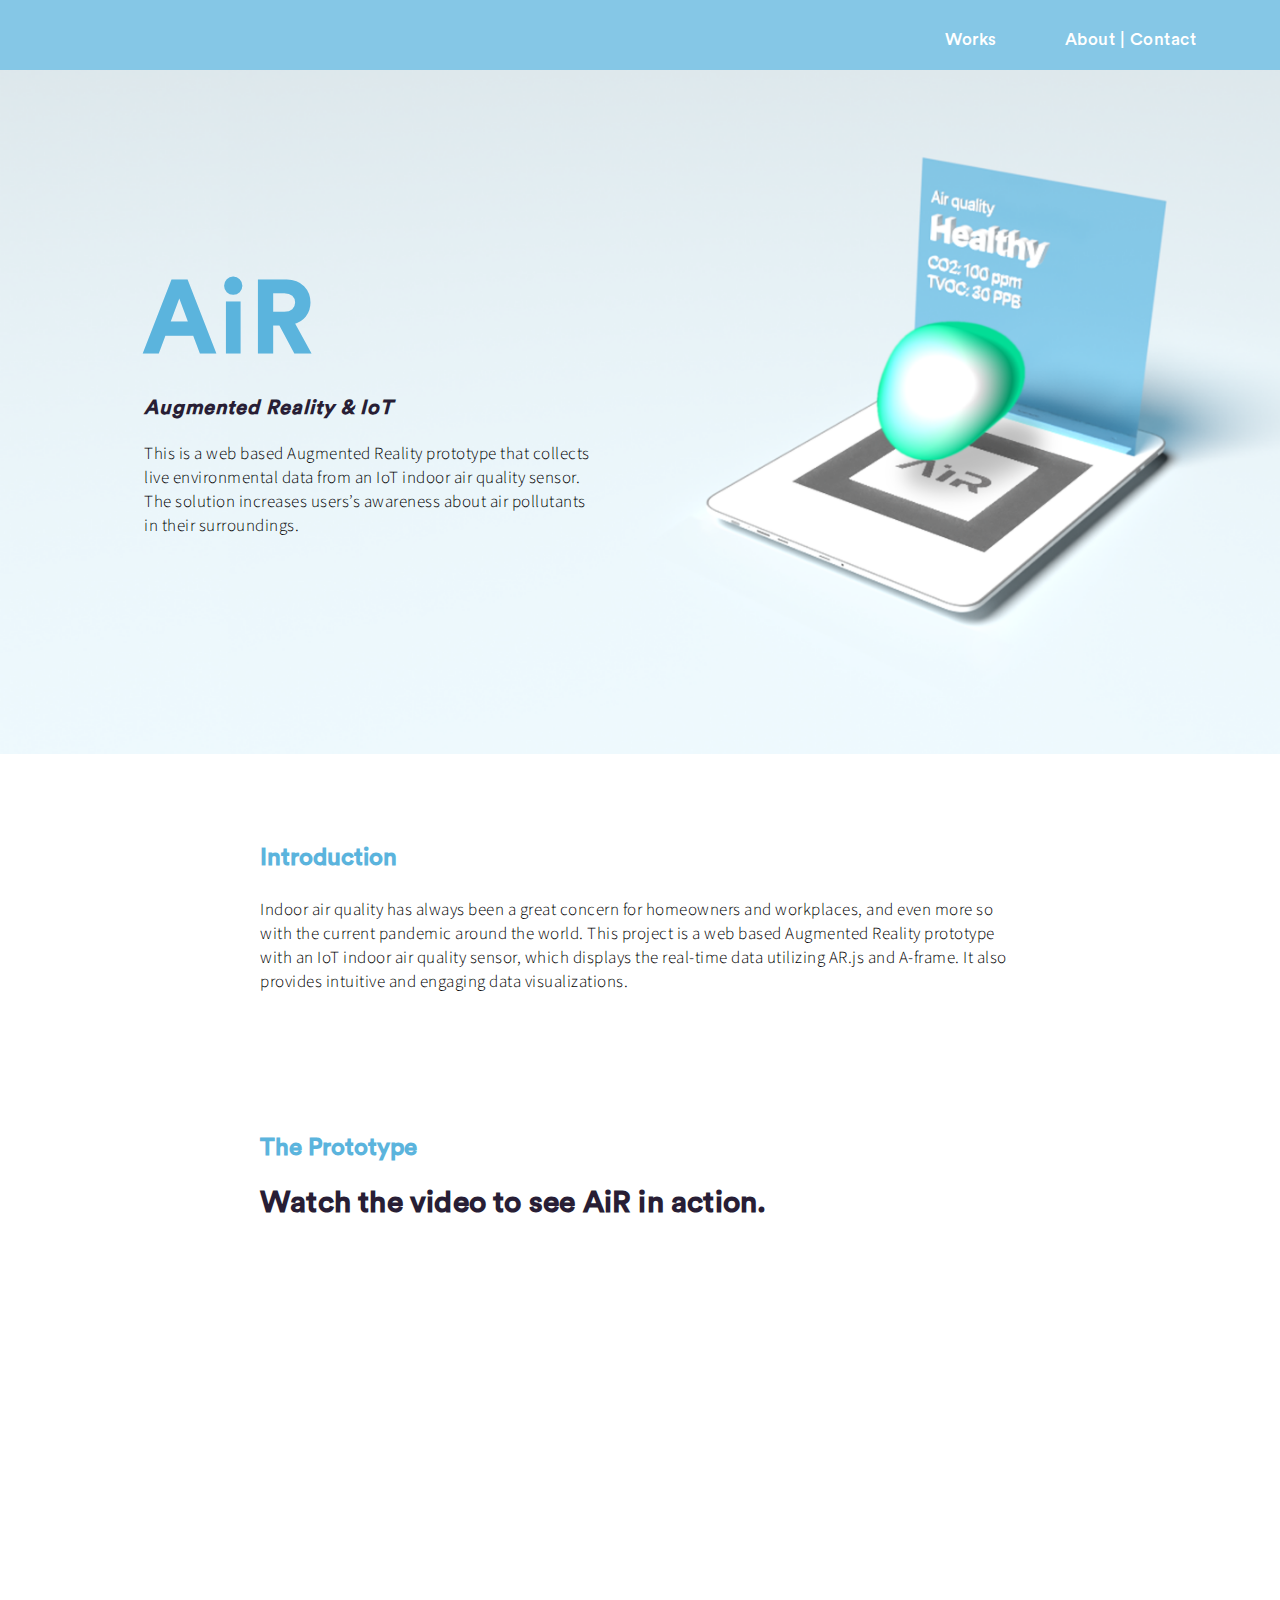
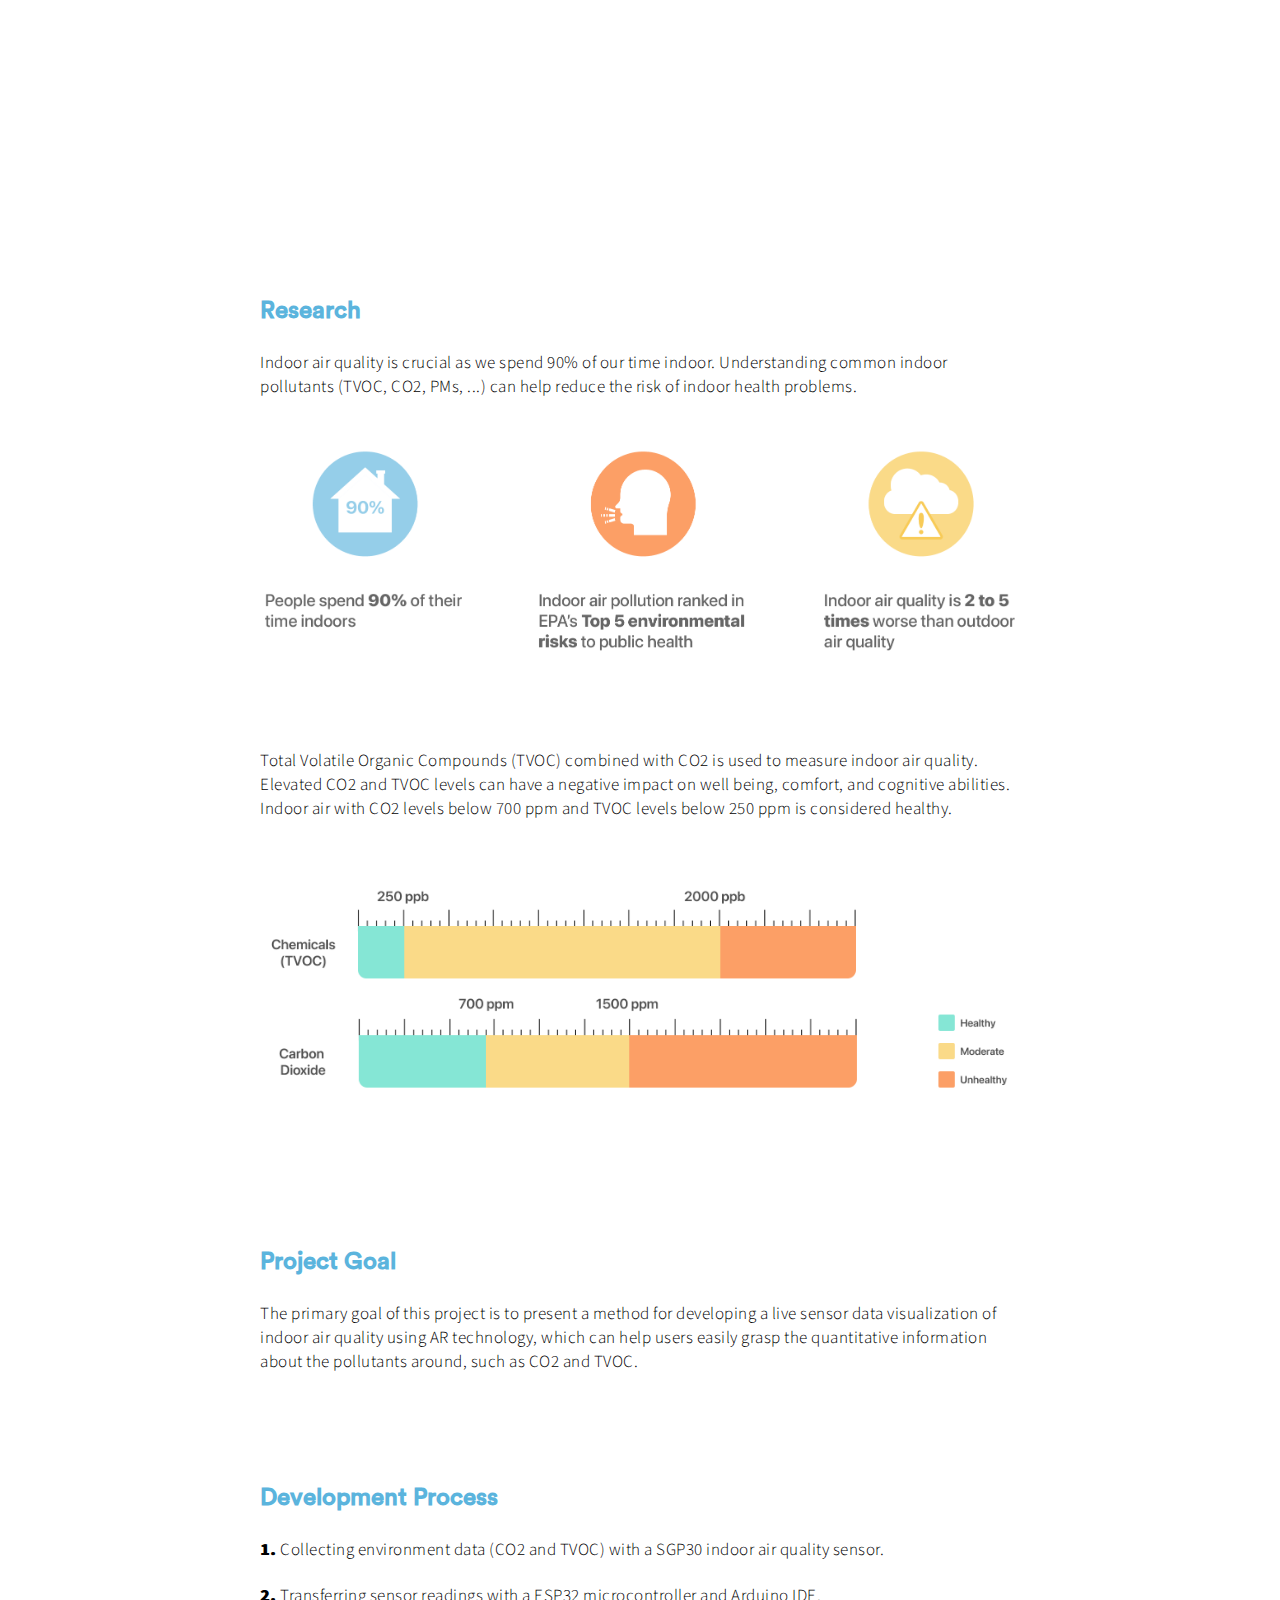
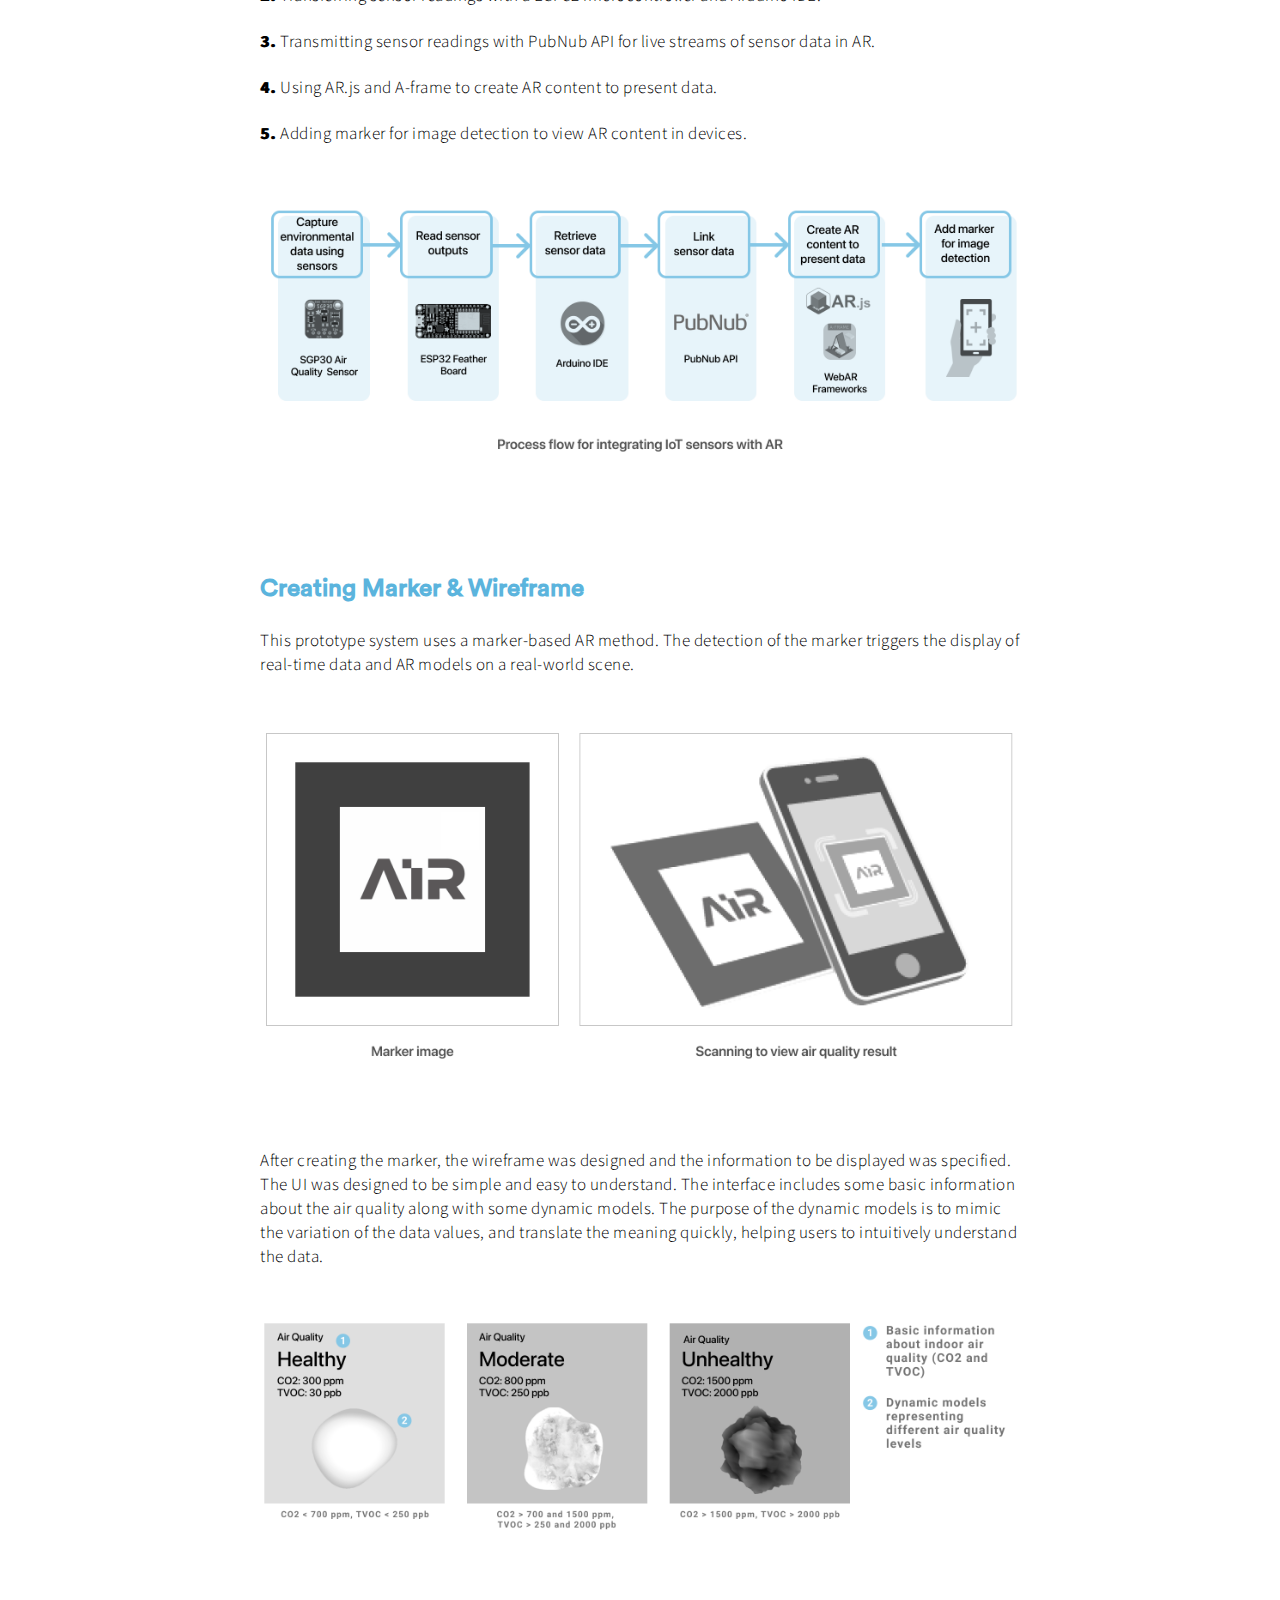
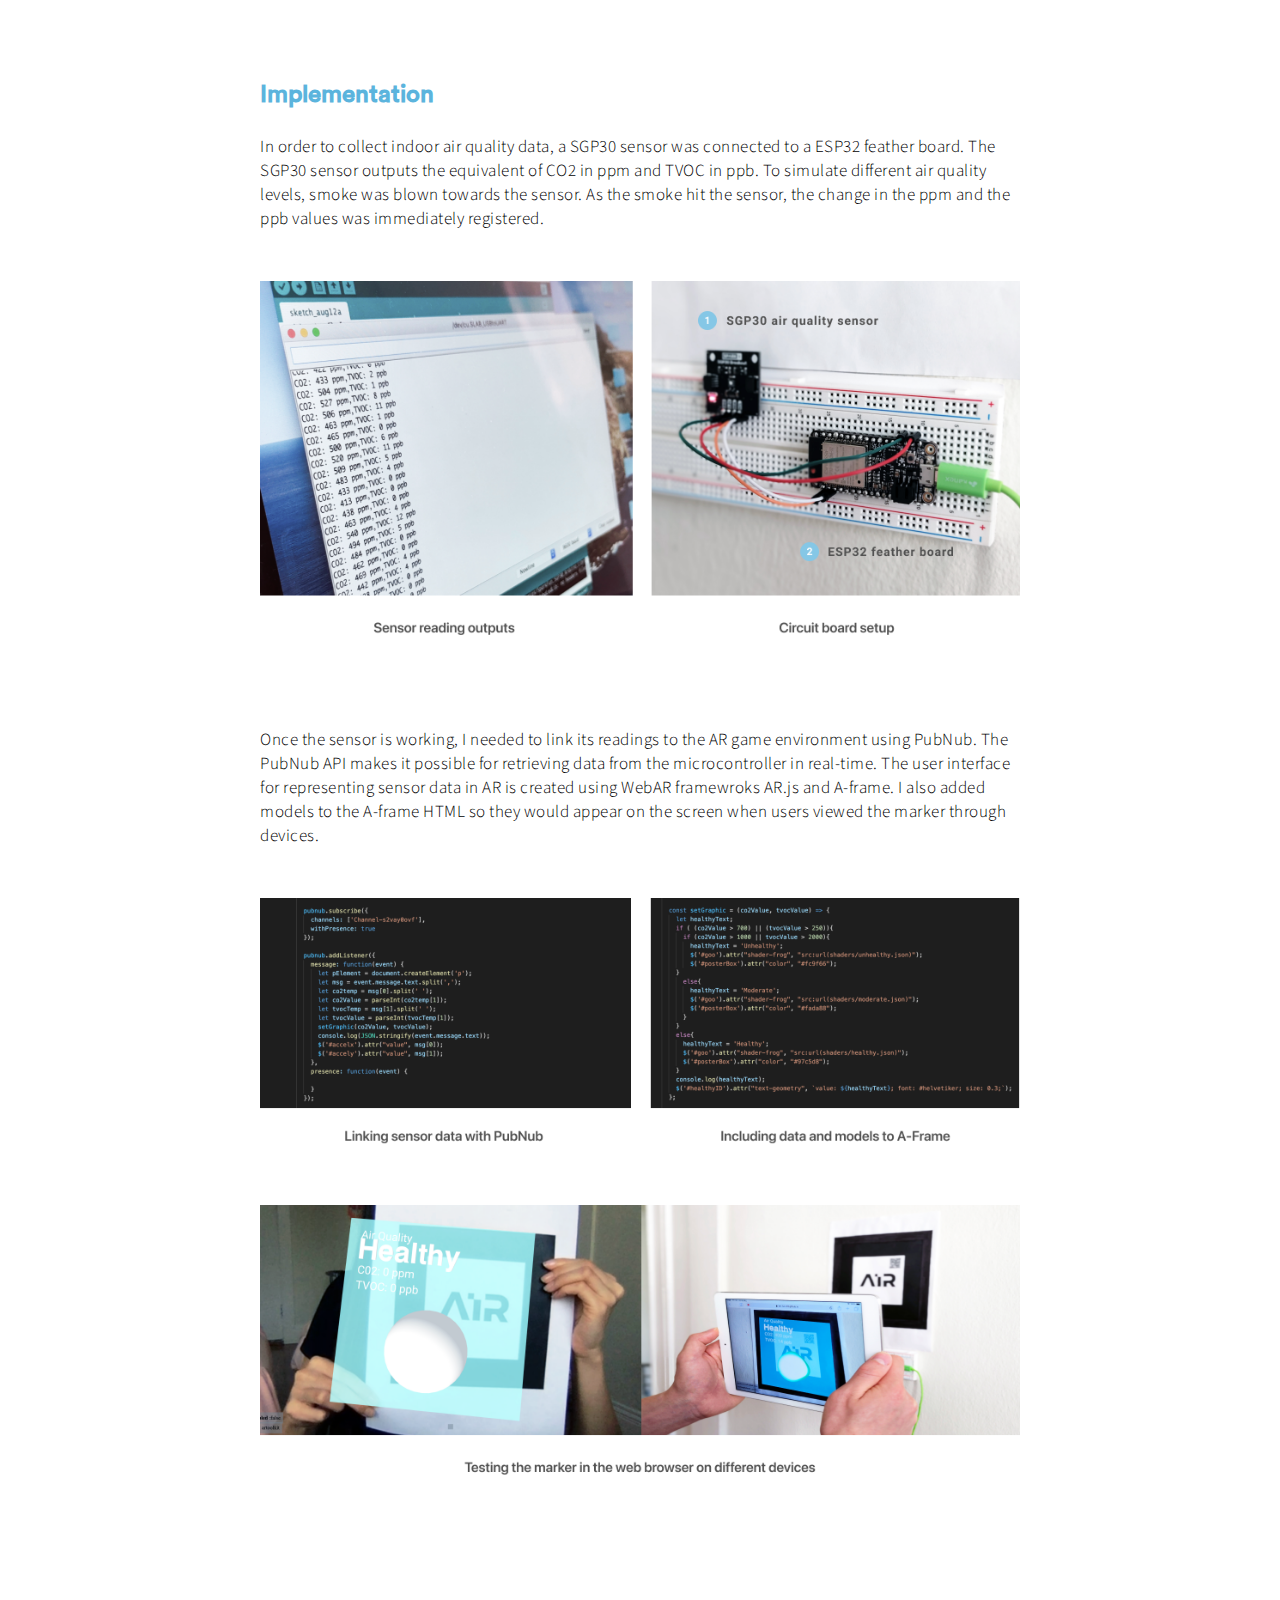
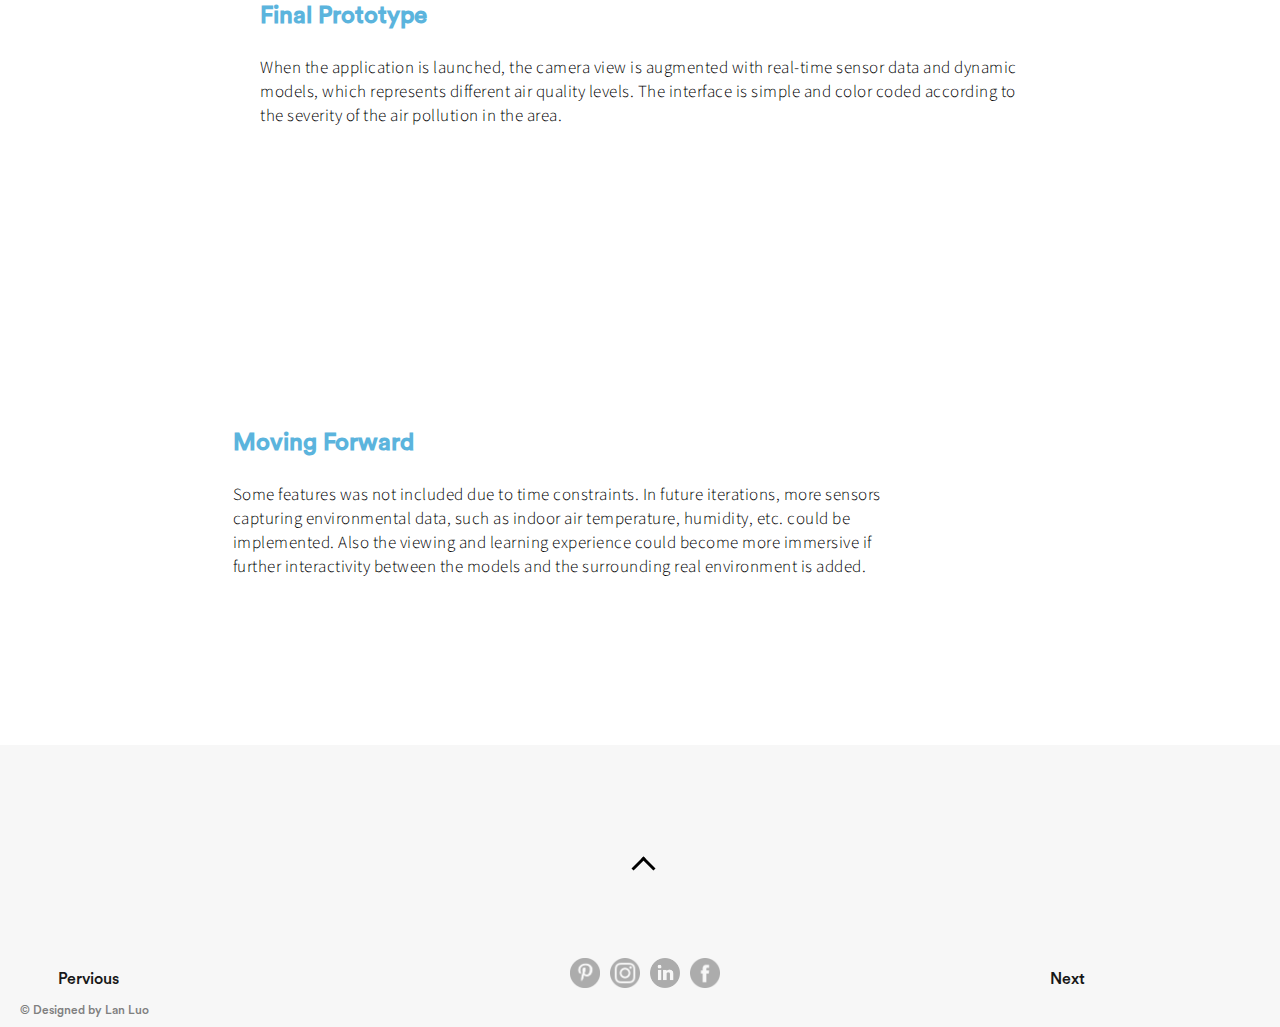
==== commit 31d7a177: "upload" ====
--- a/AiR.html
+++ b/AiR.html
@@ -60,8 +60,8 @@
 							<!-- <p>Email:luolan0614@gmail.com</p> -->
 							
 							<div class="button color">
-								<a  class="white" href="https://drive.google.com/open?id=1s5O8ebCB-FI8ak6xtpMXlV7-chV8ZX46">&rarr;&ensp;&ensp; CASE STUDY
-								</a>
+								<!-- <a  class="white" href="https://drive.google.com/open?id=1s5O8ebCB-FI8ak6xtpMXlV7-chV8ZX46">&rarr;&ensp;&ensp; CASE STUDY
+								</a> -->
 							</div>
 						</div>
 						<div class="col-lg-7 col-sm-12 sm-img">
@@ -262,7 +262,7 @@
 
 					<div class="button-box ">
 				
-							<img class="big-img show" src="imgs/decor-cover.png" alt="">
+							<img class="big-img show" src="imgs/p-menu.png" alt="">
 							<a href="decor.html" class="left"><i class="fas fa-arrow-left"></i>&ensp;Pervious</a>
 			
 					</div>
@@ -275,8 +275,8 @@
 					</div>
 					<div class="button-box ">
 						
-							<img class="big-img show" src="imgs/block-cover.png" alt="">
-							<a href="blocker.html" class="right">Next &ensp;<i class="fas fa-arrow-right"></i></a>
+							<img class="big-img show" src="imgs/p-menu.png" alt="">
+							<a href="theDryGarden.html" class="right">Next &ensp;<i class="fas fa-arrow-right"></i></a>
 					
 					</div>
 			</div>
--- a/css/index.css
+++ b/css/index.css
@@ -156,7 +156,7 @@
 
 
 h2.foodie {
-	color:#006442;
+	color:#F3A953;
 }
 h2.blocker {
 	color:#ff7b54;
@@ -424,13 +424,12 @@
 /*section2*/
 
 #section2 .box {
-
+	background-color: red;
 	display: inline-block;
-	 overflow: hidden !important;
-
-
-}
-
+	overflow: hidden !important;
+
+
+}
 
 #section2 p.under-img {
 	margin-bottom: 5px;
@@ -489,8 +488,44 @@
 	
 }
 
-.project1 {
-	margin-bottom: 100px;
+.project {
+	margin-top: 100px;
+}
+
+#project-wrapper{
+	display: flex;
+	justify-content: space-between;
+}
+
+#project-text-wrapper{
+	margin: auto;
+}
+
+#project-image-link-left{
+	display: flex;
+	justify-content: flex-start;
+	
+}
+
+#project-image-link-left:hover img{
+	margin-top: -10px;
+	margin-bottom: 10px;
+}
+
+#project-image-link-right{
+	display: flex;
+	justify-content: flex-end;
+}
+
+#project-image-link-right:hover img{
+	margin-top: -10px;
+	margin-bottom: 10px;
+}
+
+#project-image{
+	margin-top: 0px;
+	margin-bottom: 0px;
+	transition: 0.5s ease-in-out;
 }
 
 /*#section2 .project-item:hover {
@@ -1355,7 +1390,7 @@
 }*/
 
 .tabgroup .contentlist {
-  border-top:2px solid #3E6DB7;
+  border-top:2px solid #F3A953;
   border-radius:0px 0px 5px 5px;
   /*box-shadow: 0px 0px 25px 0px rgba(0,0,0,0.1);*/
   box-shadow: 0 8px 8px 0 rgba(0,0,0,.07);
@@ -1888,6 +1923,24 @@
 	.title:{
 		padding-top:350px;
 	}
+
+	#project-wrapper{
+		display: flex;
+		flex-direction: column;
+		justify-content: space-between;
+	}
+	
+	#project-text-wrapper{
+		order: 2;
+		margin: auto;
+	}
+
+	#project-image{
+		order: 1;
+		width: 100%;
+	}
+	
+
 }
 
 
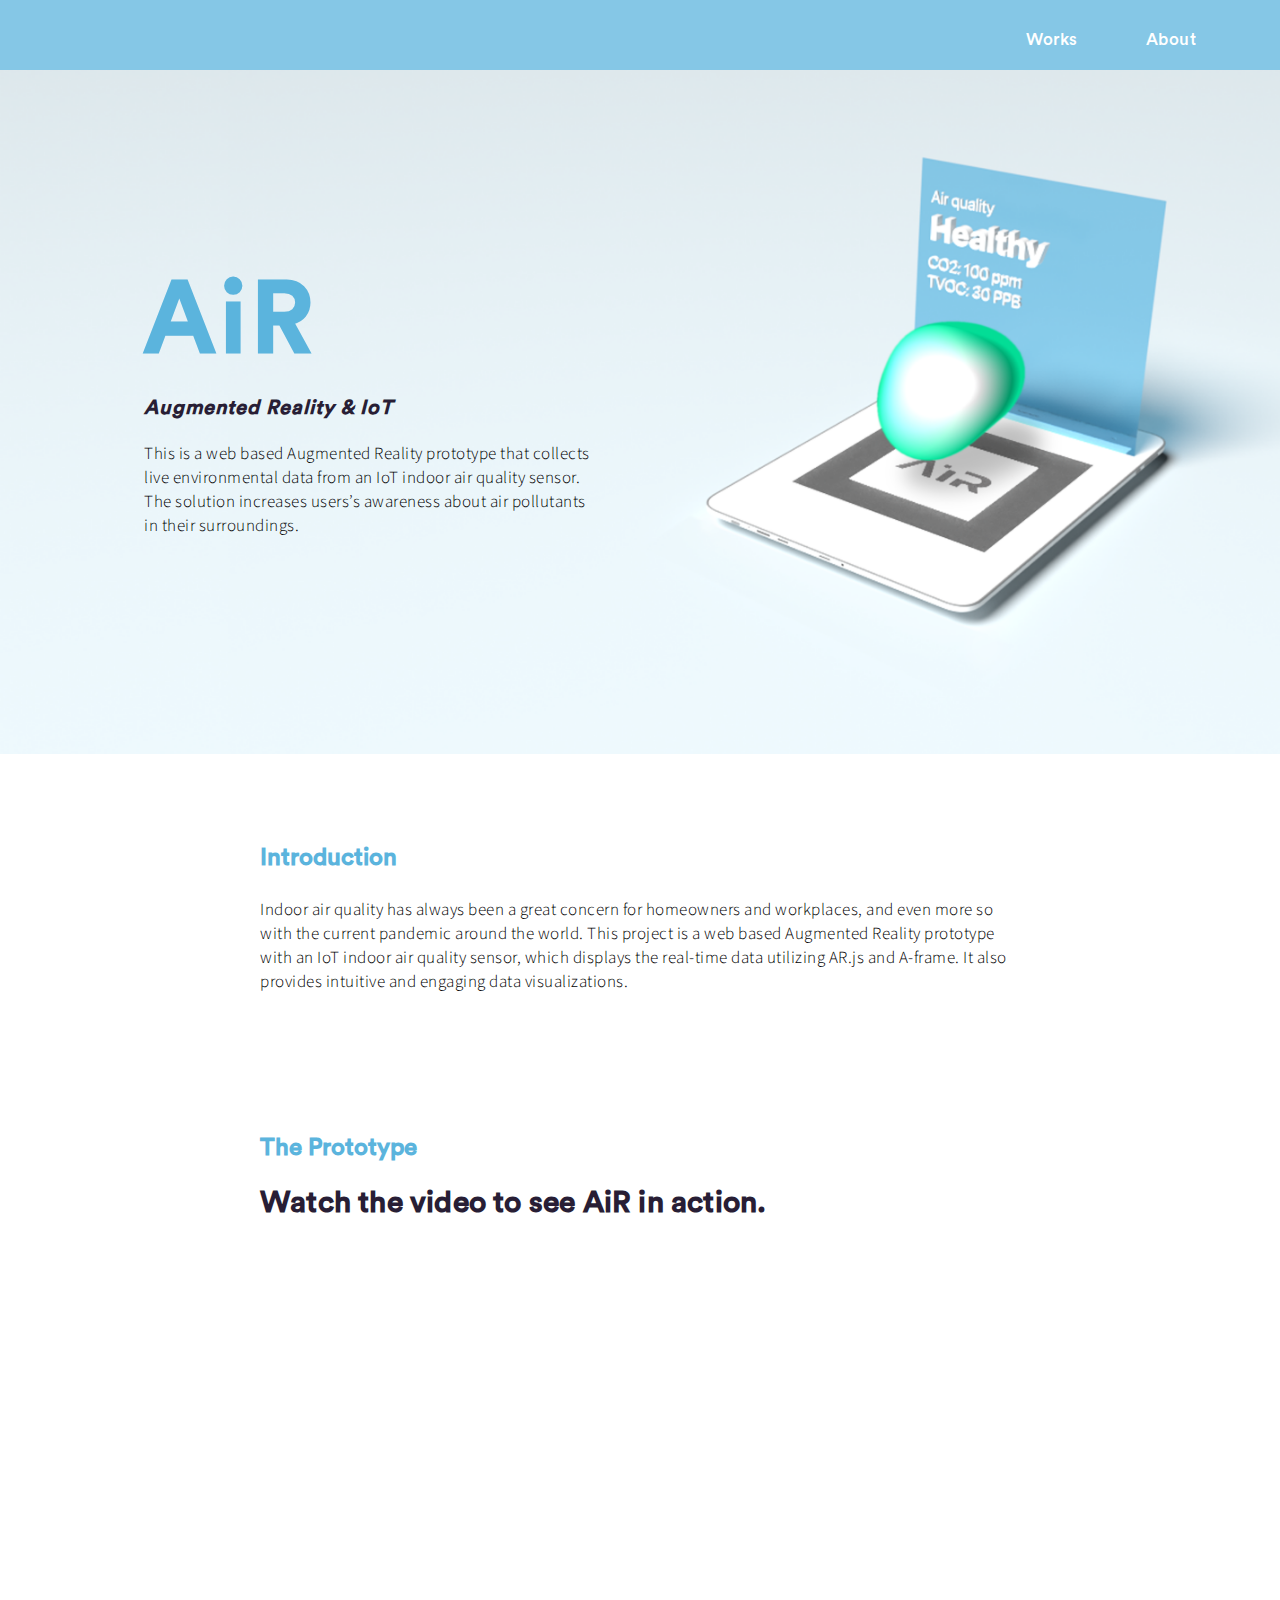
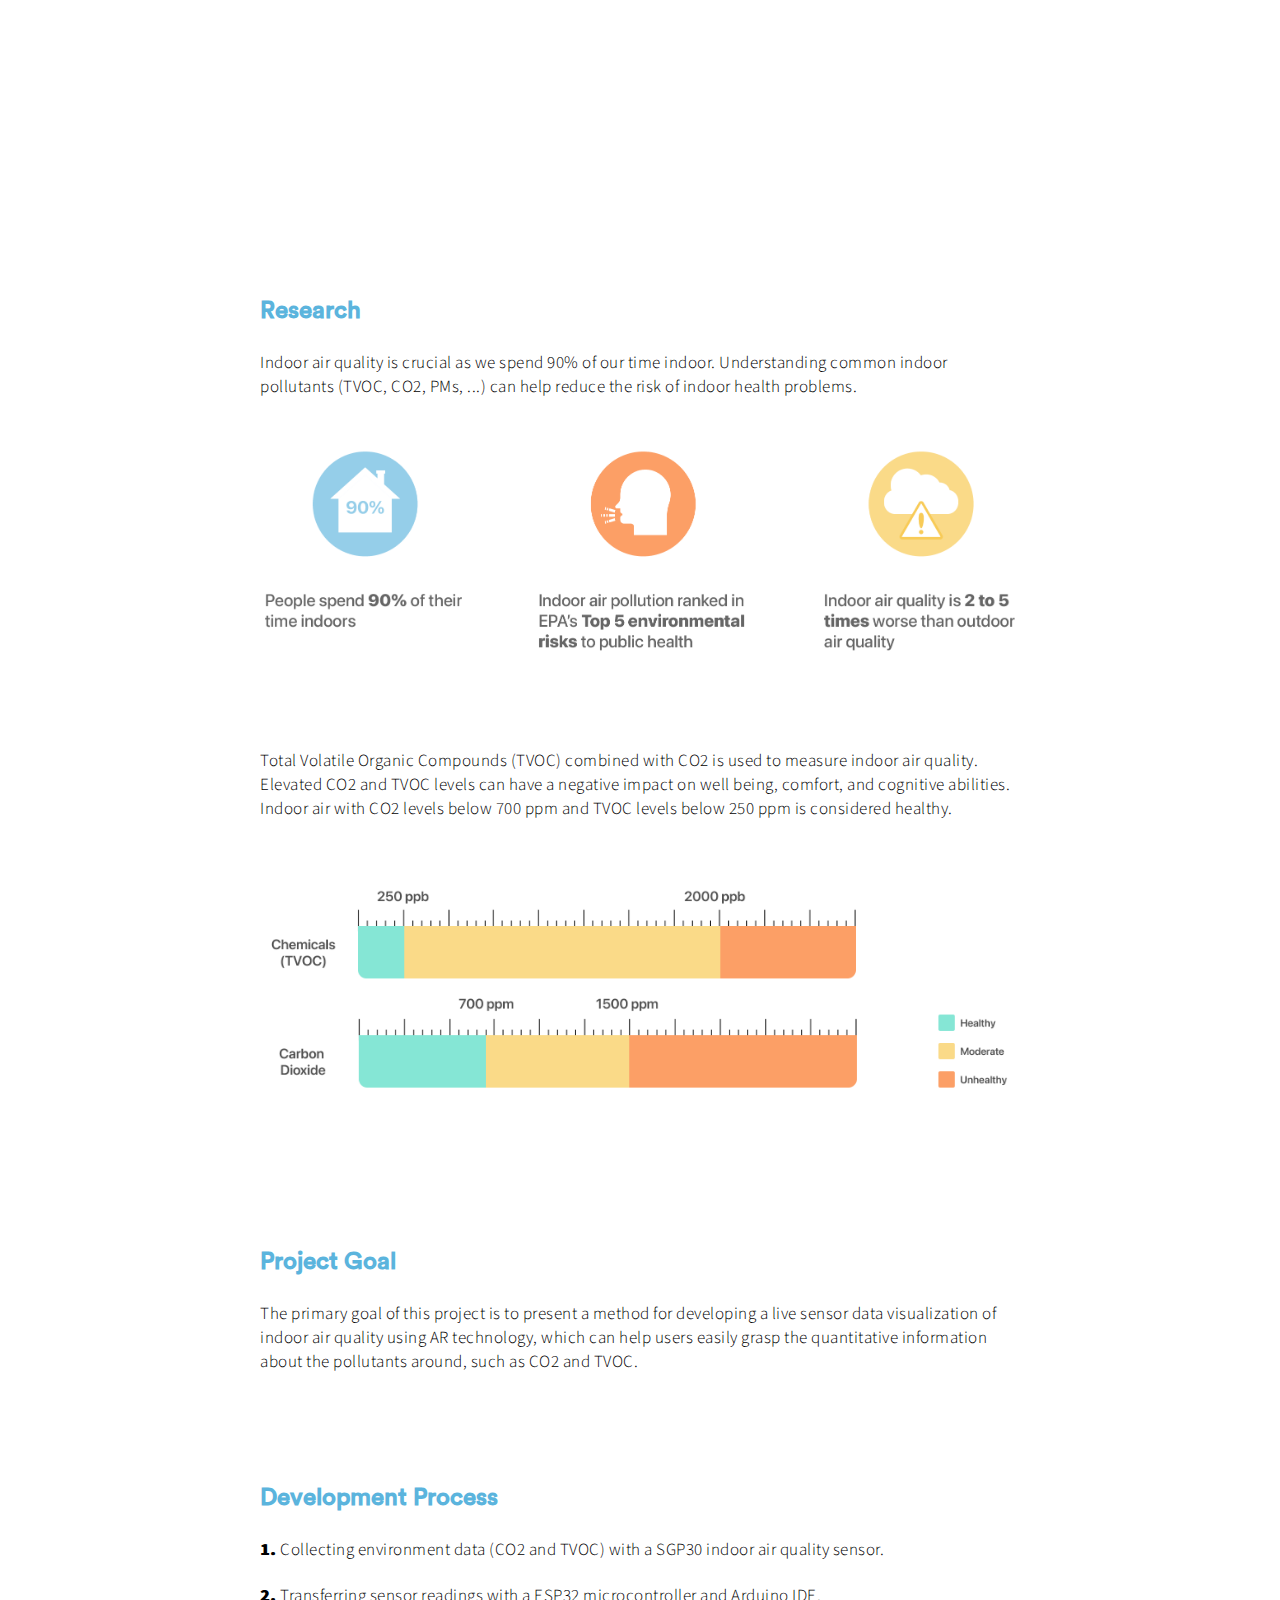
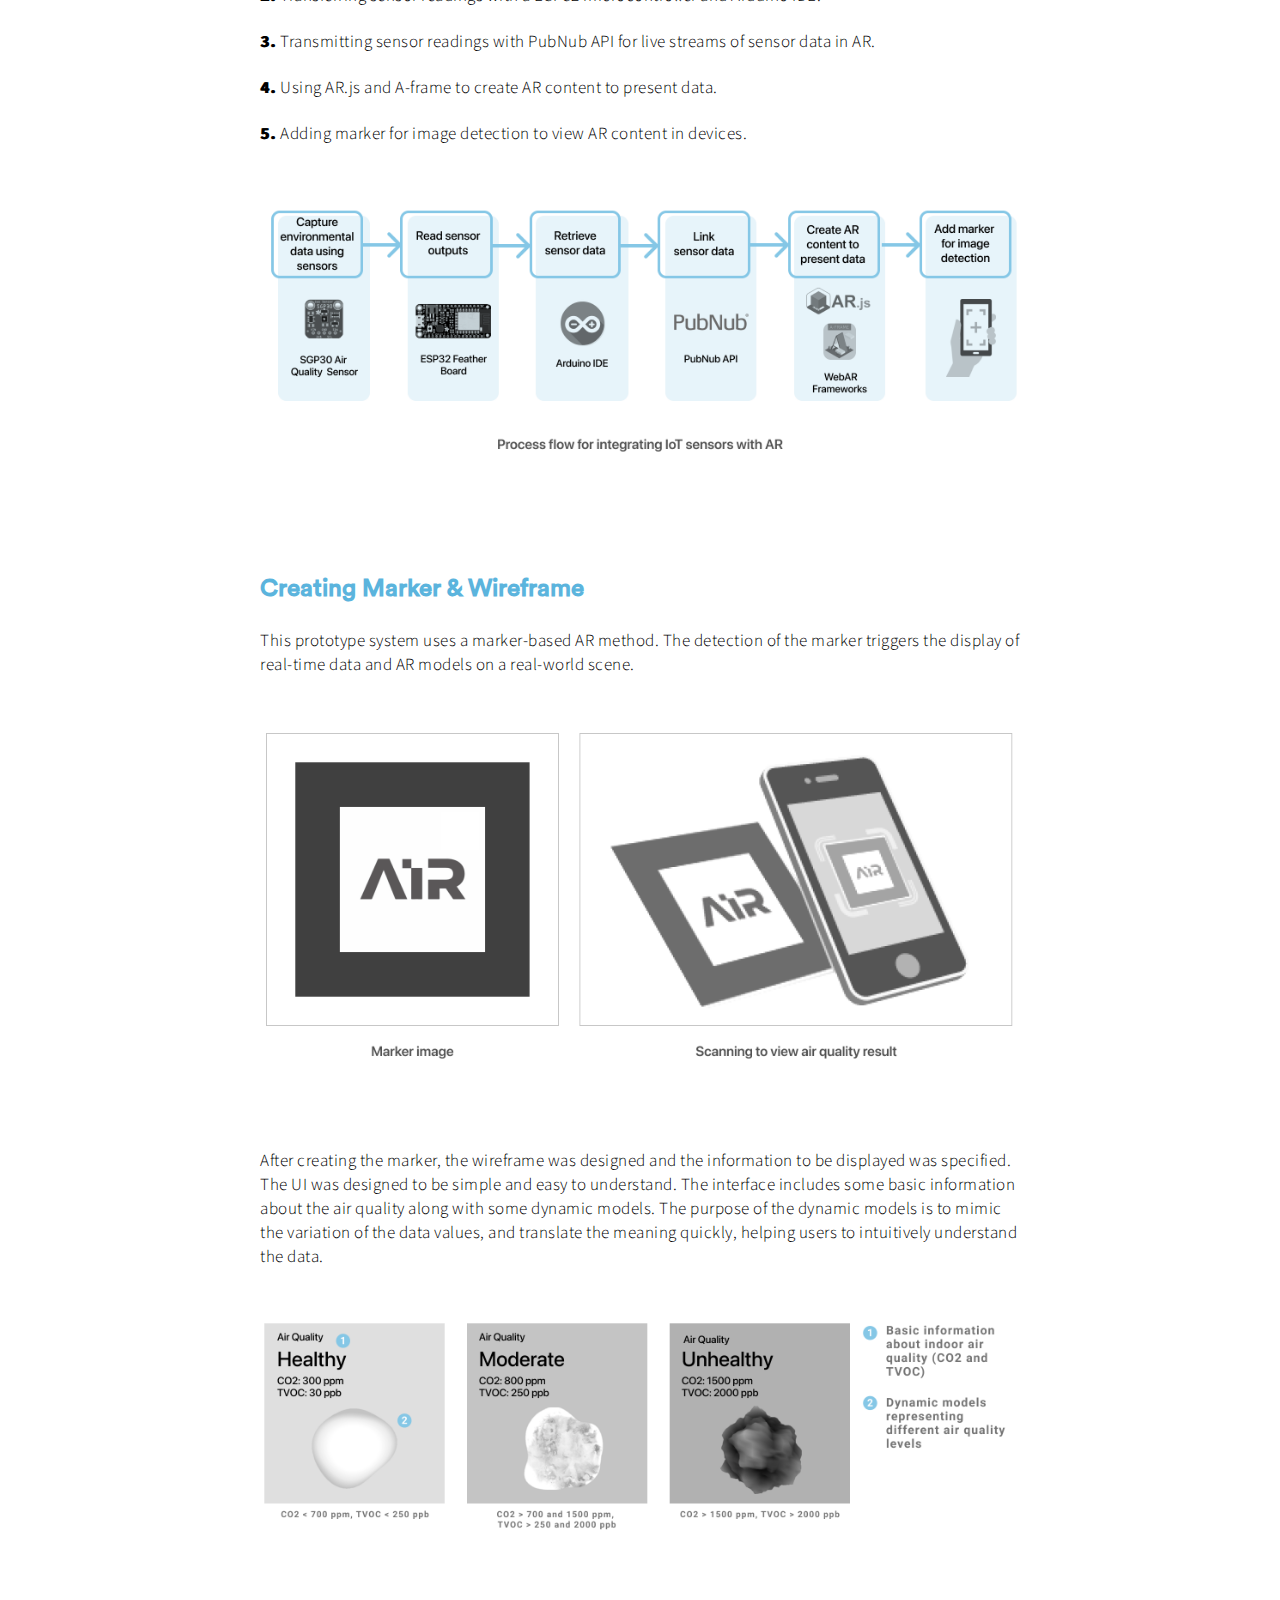
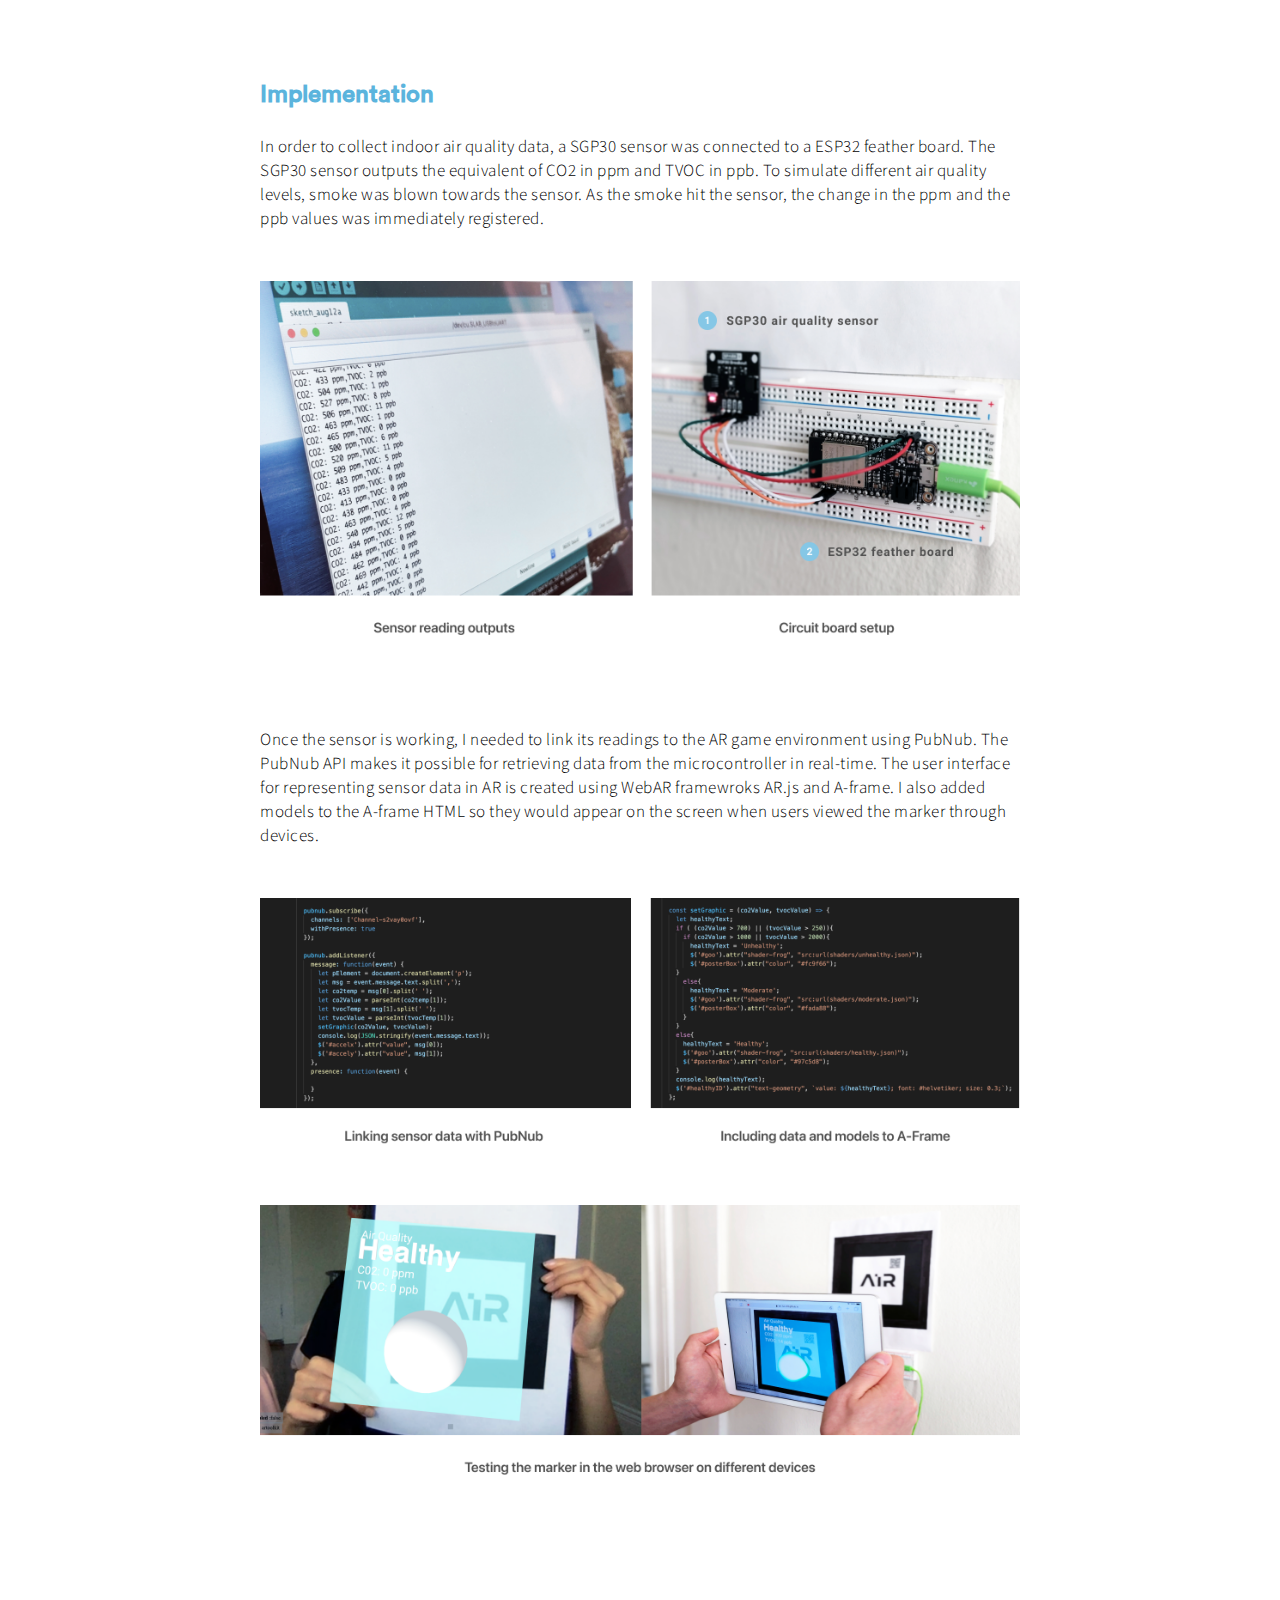
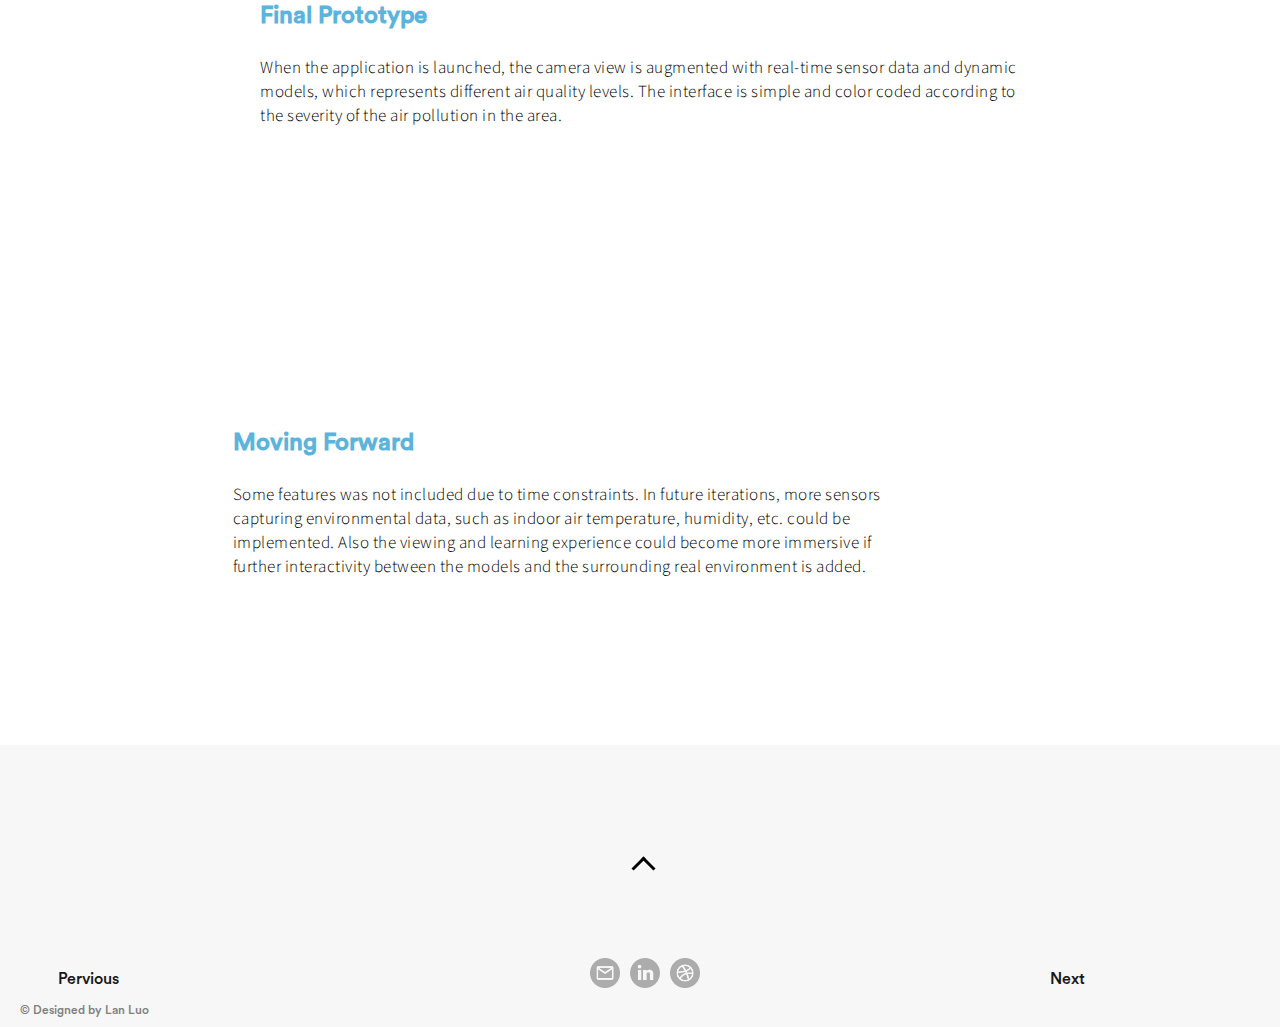
==== commit 7bcc25c5: "upload" ====
--- a/AiR.html
+++ b/AiR.html
@@ -28,19 +28,19 @@
 					</div>
 					<ul class="flex-container">
 						<li class="main-nav"><a href="index.html#secondPage">Works</a></li>
-						<li class="main-nav"><a href="contact.html" >About | Contact</a></li>
+						<li class="main-nav"><a href="contact.html" >About</a></li>
 						<li><span class="burger" id="burger" style="font-size:28px;cursor:pointer" onclick="openNav()"><i class="fas fa-bars"></i></span></li>
 					</ul>
 					<div id="myNav" class="overlay">
 						<a href="javascript:void(0)" class="closebtn" onclick="closeNav()">&times;</a>
 						  <div class="overlay-content">
 							<a href="spotart.html">Spot Art</a>
-							<a href="spotart.html">FestShare</a>
-							<a href="spotart.html">VR Exploring</a>
+							<a href="festshare.html">FestShare</a>
+							<a href="virtours.html">Virtours</a>
 							<a href="AiR.html">AiR</a>
 							<a href="theDryGarden.html">The Dry Garden</a>
-							<a href="spotart.html">Birding</a>
-							<a href="contact.html">Contact</a>
+							<a href="birding.html">Birding</a>
+							<a href="contact.html">About</a>
 						  </div>
 					</div>
 				</nav>
@@ -263,15 +263,14 @@
 					<div class="button-box ">
 				
 							<img class="big-img show" src="imgs/p-menu.png" alt="">
-							<a href="decor.html" class="left"><i class="fas fa-arrow-left"></i>&ensp;Pervious</a>
+							<a href="virtours.html" class="left"><i class="fas fa-arrow-left"></i>&ensp;Pervious</a>
 			
 					</div>
 					<div class="social flex row show">
 						<a href=""><div class="scrollTop"></div></a>
-						<a href="https://www.pinterest.com"><img src="icon/icon-pin.png" alt=""></a>
-						<a href="hhttps://www.instagram.com"><img src="icon/icon-ins.png" alt=""></i></a>
-						<a href="https://www.linkedin.com"><img src="icon/icon-lin.png" alt=""></a>
-						<a href="https://www.facebook.com"><img src="icon/icon-f.png" alt=""></a>
+						<a href="mailto:luolandesign@gmail.com"><img src="icon/icon-m.png" alt=""></a>
+						<a href="https://www.linkedin.com/in/lan-luo-4889a21b8"><img src="icon/icon-lin.png" alt=""></a>
+						<a href="https://www.dribbble.com/"><img src="icon/icon-d.png" alt=""></a>
 					</div>
 					<div class="button-box ">
 						
@@ -284,10 +283,9 @@
 		<div class="bj-footer ">
 			<div class="container visiable hidden">
 				<div class="social flex row ">
-					<a href="https://www.pinterest.com"><img src="icon/icon-pin.png" alt=""></a>
-					<a href="https://www.instagram.com"><img src="icon/icon-ins.png" alt=""></i></a>
-					<a href="https://www.linkedin.com"><img src="icon/icon-lin.png" alt=""></a>
-					<a href="https://www.facebook.com"><img src="icon/icon-f.png" alt=""></a>
+					<a href="mailto:luolandesign@gmail.com"><img src="icon/icon-m.png" alt=""></a>
+					<a href="https://www.linkedin.com/in/lan-luo-4889a21b8"><img src="icon/icon-lin.png" alt=""></a>
+					<a href="https://www.dribbble.com/"><img src="icon/icon-d.png" alt=""></a>
 				</div>
 			</div>
 			<a class="copy">© Designed by Lan Luo</a>
--- a/css/index.css
+++ b/css/index.css
@@ -158,6 +158,11 @@
 h2.foodie {
 	color:#F3A953;
 }
+
+h2.birding {
+	color:#8A9EBC;
+}
+
 h2.blocker {
 	color:#ff7b54;
 
